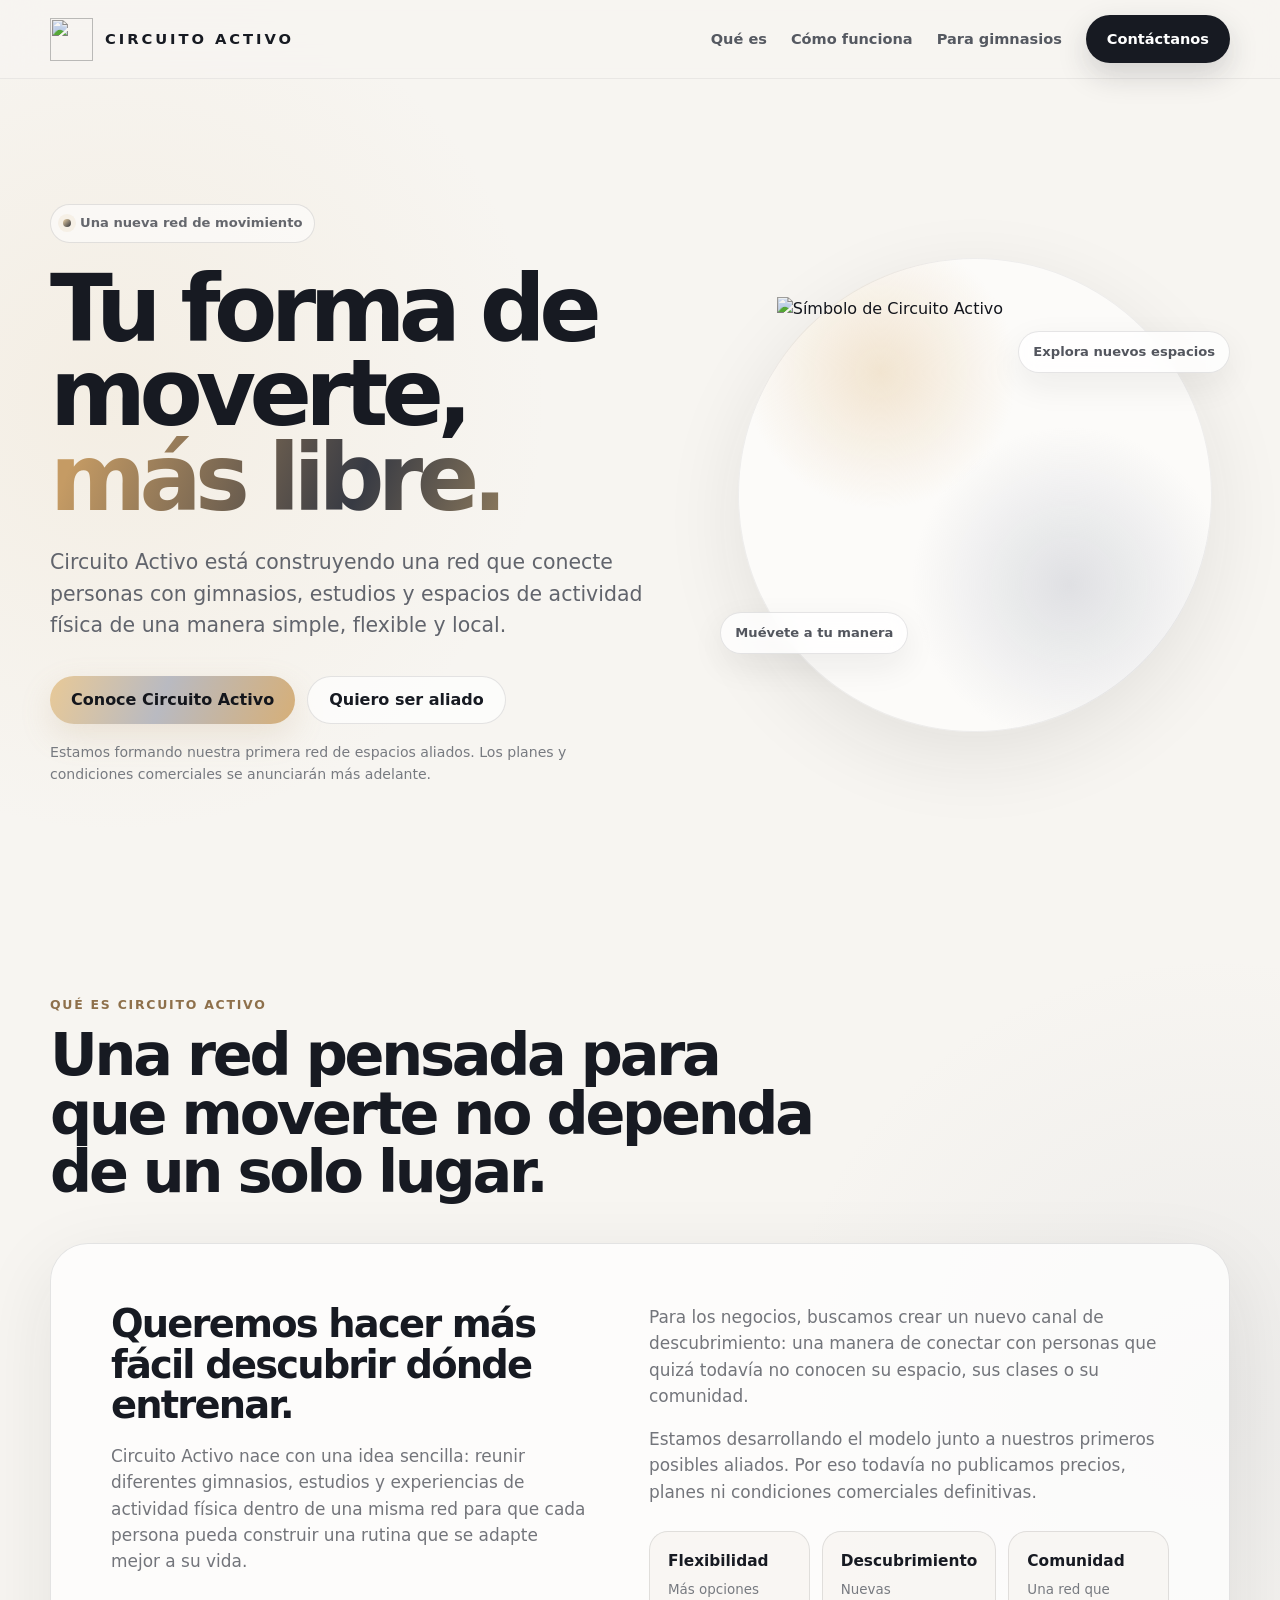
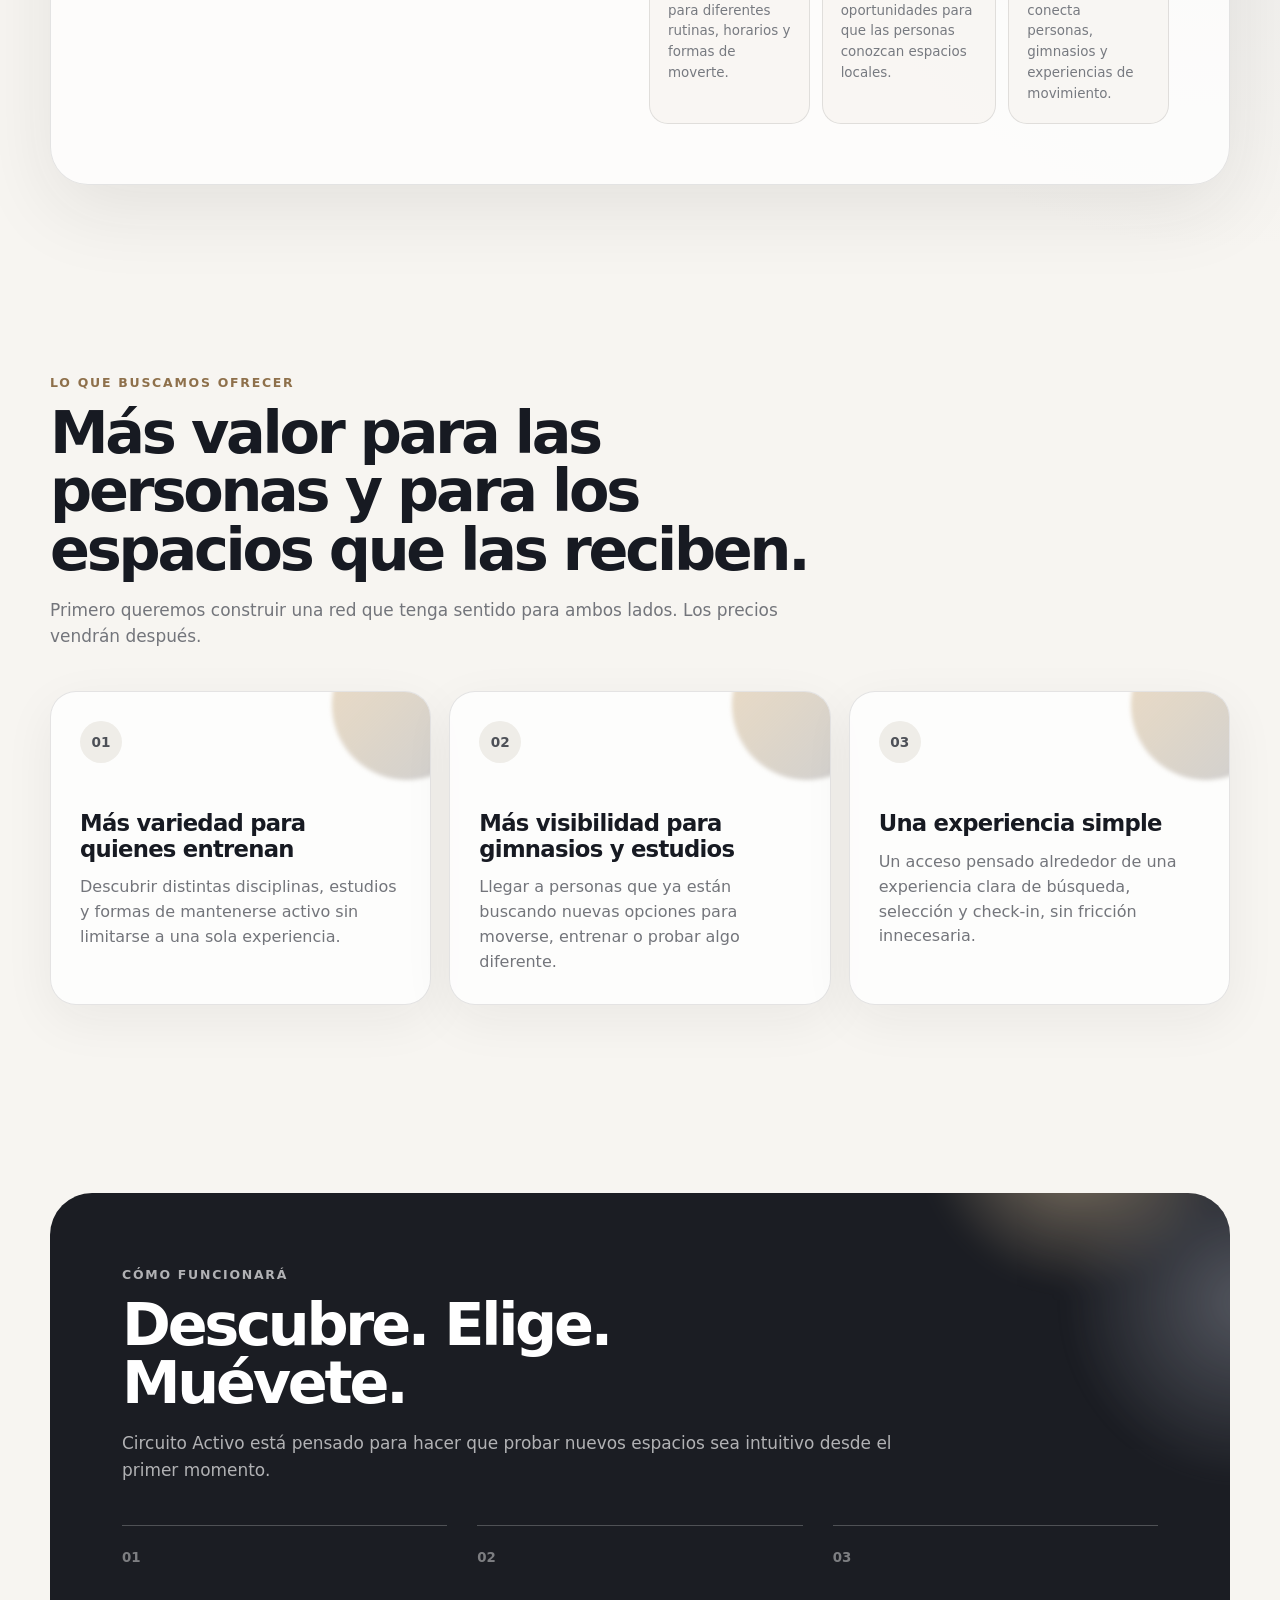
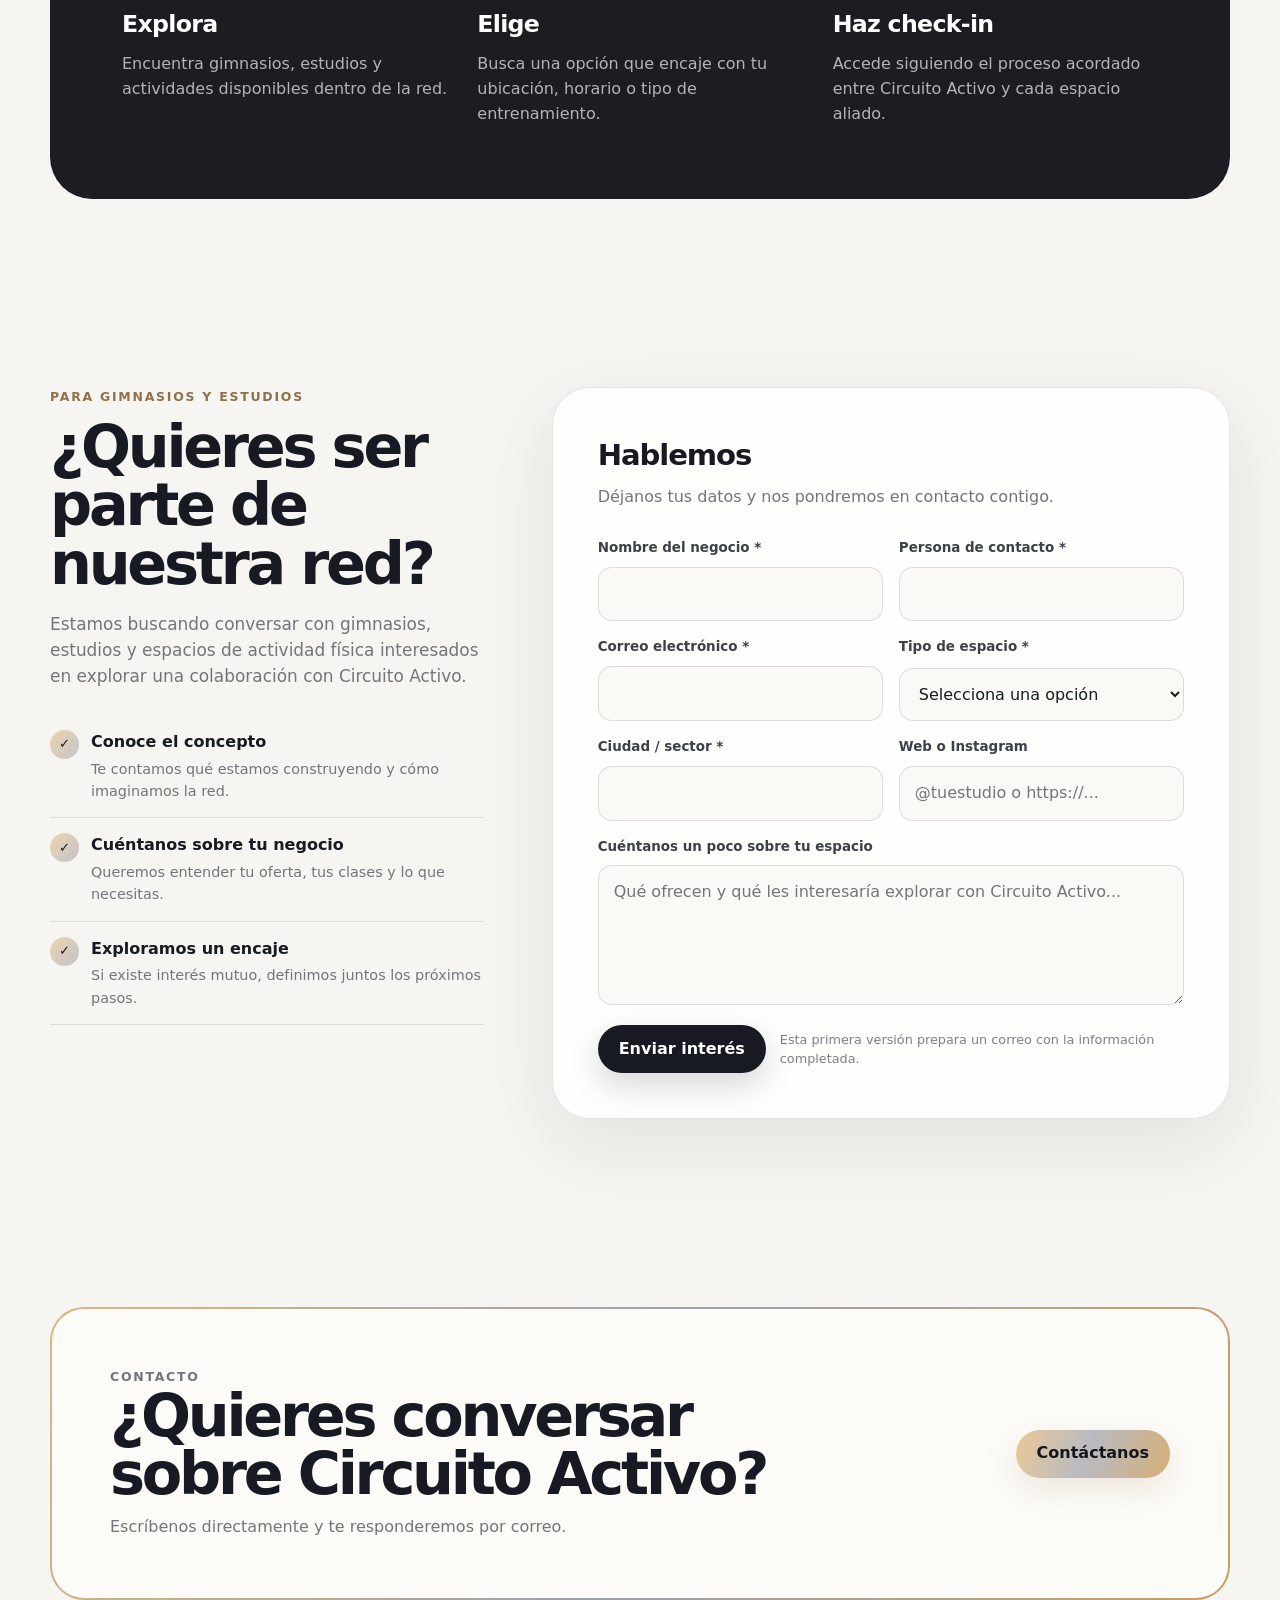
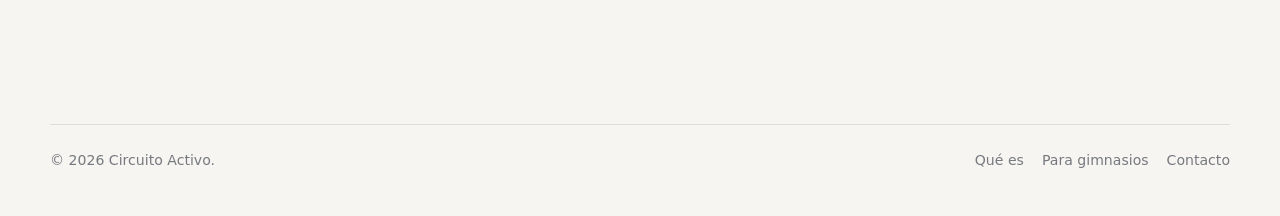
==== index.html @ 924f09fc "Create index.html" ====
<!doctype html>
<html lang="es">
<head>
  <meta charset="utf-8" />
  <meta name="viewport" content="width=device-width, initial-scale=1" />
  <meta name="theme-color" content="#F7F5F1" />

  <title>Circuito Activo | Muévete a tu manera</title>
  <meta
    name="description"
    content="Circuito Activo está construyendo una red que conecta personas con gimnasios, estudios y espacios de movimiento de forma flexible y simple."
  />

  <style>
    :root {
      --cream: #f7f5f1;
      --paper: #fcfbf8;
      --white: #ffffff;
      --ink: #171a22;
      --ink-soft: #2c3039;
      --muted: #73757b;
      --line: rgba(23, 26, 34, .11);
      --gold: #d3aa72;
      --gold-light: #ecd3a8;
      --silver: #aeb2bd;
      --charcoal: #2e313a;
      --shadow: 0 24px 80px rgba(31, 31, 35, .09);
      --radius-xl: 38px;
      --radius-lg: 26px;
      --max: 1180px;
    }

    * { box-sizing: border-box; }

    html {
      scroll-behavior: smooth;
      scroll-padding-top: 90px;
    }

    body {
      margin: 0;
      background:
        radial-gradient(circle at 9% 8%, rgba(226, 199, 155, .16), transparent 27rem),
        radial-gradient(circle at 95% 28%, rgba(168, 173, 186, .13), transparent 28rem),
        var(--cream);
      color: var(--ink);
      font-family:
        Inter, ui-sans-serif, system-ui, -apple-system, BlinkMacSystemFont,
        "Segoe UI", sans-serif;
      line-height: 1.55;
      -webkit-font-smoothing: antialiased;
    }

    a { color: inherit; text-decoration: none; }
    button, input, select, textarea { font: inherit; }

    .container {
      width: min(calc(100% - 40px), var(--max));
      margin-inline: auto;
    }

    /* HEADER */
    .site-header {
      position: sticky;
      top: 0;
      z-index: 100;
      background: rgba(247, 245, 241, .83);
      border-bottom: 1px solid rgba(23, 26, 34, .06);
      backdrop-filter: blur(18px);
    }

    .nav {
      min-height: 78px;
      display: flex;
      align-items: center;
      justify-content: space-between;
      gap: 26px;
    }

    .brand {
      display: inline-flex;
      align-items: center;
      gap: 12px;
      min-width: max-content;
    }

    .brand img {
      width: 43px;
      height: 43px;
      object-fit: contain;
      display: block;
      mix-blend-mode: multiply;
    }

    .brand-name {
      font-weight: 680;
      letter-spacing: .20em;
      text-transform: uppercase;
      font-size: .92rem;
      white-space: nowrap;
    }

    .nav-links {
      display: flex;
      align-items: center;
      gap: 24px;
      color: #555961;
      font-size: .91rem;
      font-weight: 650;
    }

    .nav-links > a:not(.btn):hover { color: var(--ink); }

    .btn {
      border: 0;
      border-radius: 999px;
      min-height: 48px;
      padding: 0 21px;
      display: inline-flex;
      align-items: center;
      justify-content: center;
      gap: 8px;
      cursor: pointer;
      font-weight: 760;
      transition: transform .18s ease, box-shadow .18s ease, background .18s ease;
    }

    .btn:hover { transform: translateY(-2px); }

    .btn-dark {
      background: var(--ink);
      color: white;
      box-shadow: 0 12px 30px rgba(23, 26, 34, .17);
    }

    .btn-light {
      background: rgba(255,255,255,.65);
      border: 1px solid var(--line);
      color: var(--ink);
    }

    .btn-gold {
      background: linear-gradient(110deg, #e8c997 0%, #b9bac1 46%, #d6af78 100%);
      color: #14161c;
      box-shadow: 0 12px 32px rgba(176, 143, 98, .18);
    }

    /* HERO */
    .hero {
      min-height: calc(100vh - 78px);
      display: flex;
      align-items: center;
      padding: 84px 0 74px;
      overflow: hidden;
    }

    .hero-grid {
      display: grid;
      grid-template-columns: minmax(0, 1.08fr) minmax(380px, .92fr);
      gap: 72px;
      align-items: center;
    }

    .eyebrow {
      display: inline-flex;
      align-items: center;
      gap: 9px;
      border: 1px solid var(--line);
      background: rgba(255,255,255,.53);
      border-radius: 999px;
      padding: 8px 12px;
      color: #65676d;
      font-size: .82rem;
      font-weight: 780;
      margin-bottom: 24px;
    }

    .eyebrow span {
      width: 8px;
      height: 8px;
      border-radius: 50%;
      background: linear-gradient(135deg, var(--gold-light), var(--charcoal));
      box-shadow: 0 0 0 5px rgba(211, 170, 114, .11);
    }

    h1, h2, h3, p { margin-top: 0; }

    h1 {
      margin-bottom: 26px;
      font-size: clamp(3.8rem, 7.2vw, 7.25rem);
      line-height: .92;
      letter-spacing: -.072em;
      max-width: 820px;
    }

    .hero-accent {
      display: block;
      color: transparent;
      background: linear-gradient(112deg, #c59b64 5%, #373a43 52%, #cba86f 96%);
      -webkit-background-clip: text;
      background-clip: text;
    }

    .hero-copy {
      max-width: 650px;
      margin-bottom: 34px;
      color: #61646c;
      font-size: clamp(1.08rem, 1.65vw, 1.28rem);
    }

    .hero-actions {
      display: flex;
      flex-wrap: wrap;
      gap: 12px;
    }

    .hero-note {
      margin: 18px 0 0;
      color: #777a80;
      font-size: .88rem;
    }

    .hero-logo-wrap {
      position: relative;
      min-height: 530px;
      display: grid;
      place-items: center;
    }

    .hero-logo-halo {
      position: absolute;
      width: min(37vw, 500px);
      aspect-ratio: 1;
      border-radius: 50%;
      background:
        radial-gradient(circle at 30% 24%, rgba(231, 204, 164, .48), transparent 28%),
        radial-gradient(circle at 70% 69%, rgba(170, 175, 187, .35), transparent 34%),
        rgba(255,255,255,.56);
      border: 1px solid rgba(23,26,34,.06);
      box-shadow: var(--shadow);
    }

    .hero-logo {
      position: relative;
      z-index: 2;
      width: min(31vw, 420px);
      aspect-ratio: 1;
      object-fit: contain;
      mix-blend-mode: multiply;
      filter: contrast(1.03);
    }

    .floating-label {
      position: absolute;
      z-index: 4;
      padding: 10px 14px;
      border-radius: 999px;
      background: rgba(255,255,255,.78);
      border: 1px solid var(--line);
      box-shadow: 0 12px 34px rgba(23,26,34,.07);
      color: #53565e;
      font-size: .82rem;
      font-weight: 750;
      backdrop-filter: blur(10px);
    }

    .label-one { top: 19%; right: 0; }
    .label-two { bottom: 20%; left: 0; }

    /* SECTIONS */
    section { padding: 94px 0; }

    .kicker {
      margin-bottom: 12px;
      color: #8e704b;
      text-transform: uppercase;
      letter-spacing: .14em;
      font-size: .78rem;
      font-weight: 850;
    }

    .section-heading {
      max-width: 780px;
      margin-bottom: 42px;
    }

    h2 {
      margin-bottom: 18px;
      font-size: clamp(2.35rem, 4.6vw, 4.65rem);
      line-height: .99;
      letter-spacing: -.055em;
    }

    .section-heading p:not(.kicker),
    .body-copy {
      color: var(--muted);
      font-size: 1.06rem;
    }

    /* ABOUT */
    .about-panel {
      display: grid;
      grid-template-columns: .96fr 1.04fr;
      gap: 58px;
      background: rgba(255,255,255,.73);
      border: 1px solid var(--line);
      border-radius: var(--radius-xl);
      padding: clamp(30px, 5vw, 60px);
      box-shadow: var(--shadow);
    }

    .about-panel h3 {
      margin-bottom: 18px;
      font-size: clamp(1.9rem, 3vw, 2.85rem);
      line-height: 1.05;
      letter-spacing: -.047em;
    }

    .about-panel .body-copy:last-child { margin-bottom: 0; }

    .pill-grid {
      display: grid;
      grid-template-columns: repeat(3, 1fr);
      gap: 12px;
      margin-top: 26px;
    }

    .pill-card {
      padding: 18px;
      border-radius: 19px;
      border: 1px solid var(--line);
      background: rgba(247,245,241,.75);
    }

    .pill-card strong {
      display: block;
      margin-bottom: 6px;
      font-size: .96rem;
    }

    .pill-card span {
      display: block;
      color: #777a80;
      font-size: .84rem;
    }

    /* VALUE */
    .value-grid {
      display: grid;
      grid-template-columns: repeat(3, 1fr);
      gap: 18px;
    }

    .value-card {
      min-height: 305px;
      padding: 29px;
      position: relative;
      overflow: hidden;
      border-radius: var(--radius-lg);
      background: rgba(255,255,255,.77);
      border: 1px solid var(--line);
      box-shadow: 0 15px 52px rgba(35,35,40,.06);
    }

    .value-card::after {
      content: "";
      position: absolute;
      width: 150px;
      aspect-ratio: 1;
      border-radius: 50%;
      top: -62px;
      right: -52px;
      background: linear-gradient(135deg, rgba(230,203,163,.64), rgba(62,65,75,.25));
      filter: blur(2px);
    }

    .number {
      width: 42px;
      height: 42px;
      display: grid;
      place-items: center;
      border-radius: 50%;
      background: #efede8;
      color: #4d5057;
      font-size: .85rem;
      font-weight: 850;
      margin-bottom: 48px;
    }

    .value-card h3 {
      font-size: 1.42rem;
      line-height: 1.12;
      letter-spacing: -.032em;
      margin-bottom: 13px;
    }

    .value-card p {
      color: var(--muted);
      margin-bottom: 0;
    }

    /* HOW */
    .dark-panel {
      position: relative;
      overflow: hidden;
      color: white;
      background: #1b1d23;
      border-radius: 42px;
      padding: clamp(36px, 6vw, 72px);
    }

    .dark-panel::before {
      content: "";
      position: absolute;
      width: 560px;
      aspect-ratio: 1;
      border-radius: 50%;
      right: -210px;
      top: -255px;
      background:
        radial-gradient(circle at 35% 35%, rgba(237,211,171,.94), transparent 30%),
        radial-gradient(circle at 65% 65%, rgba(155,159,171,.75), transparent 35%);
      filter: blur(10px);
      opacity: .58;
    }

    .dark-panel .kicker { color: #d7ba8c; }
    .dark-panel .section-heading p { color: rgba(255,255,255,.66); }

    .steps {
      position: relative;
      z-index: 2;
      display: grid;
      grid-template-columns: repeat(3, 1fr);
      gap: 30px;
    }

    .step {
      padding-top: 22px;
      border-top: 1px solid rgba(255,255,255,.23);
    }

    .step small {
      display: block;
      margin-bottom: 37px;
      color: rgba(255,255,255,.43);
      font-weight: 850;
    }

    .step h3 {
      margin-bottom: 10px;
      font-size: 1.48rem;
      letter-spacing: -.03em;
    }

    .step p {
      margin-bottom: 0;
      color: rgba(255,255,255,.67);
    }

    /* PARTNERS */
    .partner-layout {
      display: grid;
      grid-template-columns: .78fr 1.22fr;
      gap: 68px;
      align-items: start;
    }

    .partner-copy {
      position: sticky;
      top: 112px;
    }

    .partner-copy > p:not(.kicker) {
      color: var(--muted);
      font-size: 1.06rem;
    }

    .points {
      display: grid;
      gap: 0;
      margin-top: 25px;
    }

    .point {
      display: flex;
      gap: 12px;
      padding: 15px 0;
      border-bottom: 1px solid var(--line);
    }

    .point-icon {
      flex: 0 0 auto;
      width: 29px;
      height: 29px;
      display: grid;
      place-items: center;
      border-radius: 50%;
      background: linear-gradient(135deg, #edd4ae, #c2c4cb);
      font-size: .82rem;
      font-weight: 900;
    }

    .point strong {
      display: block;
      margin-bottom: 3px;
    }

    .point span {
      display: block;
      color: var(--muted);
      font-size: .9rem;
    }

    /* FORM */
    .form-card {
      background: rgba(255,255,255,.86);
      border: 1px solid var(--line);
      border-radius: var(--radius-xl);
      padding: clamp(25px, 4.5vw, 45px);
      box-shadow: var(--shadow);
    }

    .form-card h3 {
      font-size: 1.82rem;
      letter-spacing: -.037em;
      margin-bottom: 7px;
    }

    .form-card > p {
      color: var(--muted);
      margin-bottom: 28px;
    }

    .form-grid {
      display: grid;
      grid-template-columns: 1fr 1fr;
      gap: 16px;
    }

    .field {
      display: grid;
      gap: 8px;
    }

    .field.full { grid-column: 1 / -1; }

    label {
      font-size: .84rem;
      font-weight: 780;
      color: #3d4047;
    }

    input, select, textarea {
      width: 100%;
      border: 1px solid rgba(23,26,34,.13);
      border-radius: 14px;
      background: #faf9f6;
      color: var(--ink);
      padding: 14px 15px;
      outline: none;
      transition: border-color .16s ease, box-shadow .16s ease, background .16s ease;
    }

    input:focus, select:focus, textarea:focus {
      border-color: rgba(170,134,86,.65);
      background: #fff;
      box-shadow: 0 0 0 4px rgba(211,170,114,.11);
    }

    textarea {
      min-height: 140px;
      resize: vertical;
    }

    .form-footer {
      display: flex;
      flex-wrap: wrap;
      align-items: center;
      gap: 14px;
      margin-top: 20px;
    }

    .form-hint {
      color: #7d7f85;
      font-size: .8rem;
      max-width: 380px;
    }

    /* CONTACT */
    .contact-panel {
      display: flex;
      justify-content: space-between;
      align-items: center;
      gap: 28px;
      border-radius: 34px;
      padding: clamp(32px, 5vw, 58px);
      background:
        linear-gradient(var(--paper), var(--paper)) padding-box,
        linear-gradient(110deg, #d9b781, #9da1ac, #c89f67) border-box;
      border: 2px solid transparent;
    }

    .contact-panel h2 {
      max-width: 730px;
      margin-bottom: 12px;
    }

    .contact-panel p {
      margin-bottom: 0;
      color: var(--muted);
    }

    /* FOOTER */
    footer {
      padding: 30px 0 44px;
      color: #76797f;
      font-size: .88rem;
    }

    .footer-row {
      padding-top: 25px;
      border-top: 1px solid var(--line);
      display: flex;
      justify-content: space-between;
      gap: 20px;
      align-items: center;
    }

    .footer-links {
      display: flex;
      gap: 18px;
    }

    @media (max-width: 1000px) {
      .nav-links a:not(.btn) { display: none; }

      .hero-grid,
      .about-panel,
      .partner-layout {
        grid-template-columns: 1fr;
      }

      .hero-logo-wrap {
        min-height: 410px;
      }

      .hero-logo-halo { width: min(70vw, 460px); }
      .hero-logo { width: min(58vw, 390px); }

      .partner-copy { position: static; }

      .value-grid,
      .steps {
        grid-template-columns: 1fr;
      }

      .value-card { min-height: unset; }

      .pill-grid { grid-template-columns: 1fr; }
    }

    @media (max-width: 680px) {
      .container { width: min(calc(100% - 24px), var(--max)); }

      .nav { min-height: 68px; }
      .brand-name { font-size: .76rem; letter-spacing: .14em; }
      .brand img { width: 38px; height: 38px; }

      .nav-links .btn {
        min-height: 42px;
        padding-inline: 14px;
        font-size: .84rem;
      }

      .hero {
        min-height: auto;
        padding: 62px 0 48px;
      }

      h1 { font-size: clamp(3.35rem, 18vw, 5.15rem); }

      section { padding: 70px 0; }

      .hero-logo-wrap { min-height: 330px; }
      .floating-label { display: none; }

      .form-grid { grid-template-columns: 1fr; }
      .field.full { grid-column: auto; }

      .contact-panel {
        flex-direction: column;
        align-items: flex-start;
      }

      .footer-row {
        flex-direction: column;
        align-items: flex-start;
      }
    }
  </style>
</head>

<body>
  <header class="site-header">
    <div class="container nav">
      <a class="brand" href="#inicio" aria-label="Circuito Activo, inicio">
        <img src="./circuito-activo-logo.png" alt="" />
        <span class="brand-name">Circuito Activo</span>
      </a>

      <nav class="nav-links" aria-label="Navegación principal">
        <a href="#que-es">Qué es</a>
        <a href="#como-funciona">Cómo funciona</a>
        <a href="#aliados">Para gimnasios</a>
        <a class="btn btn-dark" href="mailto:amendez@circuitoactivo.com">Contáctanos</a>
      </nav>
    </div>
  </header>

  <main>
    <section class="hero" id="inicio">
      <div class="container hero-grid">
        <div>
          <div class="eyebrow">
            <span></span>
            Una nueva red de movimiento
          </div>

          <h1>
            Tu forma de moverte,
            <span class="hero-accent">más libre.</span>
          </h1>

          <p class="hero-copy">
            Circuito Activo está construyendo una red que conecte personas con
            gimnasios, estudios y espacios de actividad física de una manera
            simple, flexible y local.
          </p>

          <div class="hero-actions">
            <a class="btn btn-gold" href="#que-es">Conoce Circuito Activo</a>
            <a class="btn btn-light" href="#aliados">Quiero ser aliado</a>
          </div>

          <p class="hero-note">
            Estamos formando nuestra primera red de espacios aliados. Los planes y
            condiciones comerciales se anunciarán más adelante.
          </p>
        </div>

        <div class="hero-logo-wrap">
          <div class="hero-logo-halo"></div>
          <img
            class="hero-logo"
            src="./circuito-activo-logo.png"
            alt="Símbolo de Circuito Activo"
          />
          <div class="floating-label label-one">Explora nuevos espacios</div>
          <div class="floating-label label-two">Muévete a tu manera</div>
        </div>
      </div>
    </section>

    <section id="que-es">
      <div class="container">
        <div class="section-heading">
          <p class="kicker">Qué es Circuito Activo</p>
          <h2>Una red pensada para que moverte no dependa de un solo lugar.</h2>
        </div>

        <div class="about-panel">
          <div>
            <h3>
              Queremos hacer más fácil descubrir dónde entrenar.
            </h3>

            <p class="body-copy">
              Circuito Activo nace con una idea sencilla: reunir diferentes
              gimnasios, estudios y experiencias de actividad física dentro de una
              misma red para que cada persona pueda construir una rutina que se
              adapte mejor a su vida.
            </p>
          </div>

          <div>
            <p class="body-copy">
              Para los negocios, buscamos crear un nuevo canal de descubrimiento:
              una manera de conectar con personas que quizá todavía no conocen su
              espacio, sus clases o su comunidad.
            </p>

            <p class="body-copy">
              Estamos desarrollando el modelo junto a nuestros primeros posibles
              aliados. Por eso todavía no publicamos precios, planes ni condiciones
              comerciales definitivas.
            </p>

            <div class="pill-grid">
              <div class="pill-card">
                <strong>Flexibilidad</strong>
                <span>Más opciones para diferentes rutinas, horarios y formas de moverte.</span>
              </div>
              <div class="pill-card">
                <strong>Descubrimiento</strong>
                <span>Nuevas oportunidades para que las personas conozcan espacios locales.</span>
              </div>
              <div class="pill-card">
                <strong>Comunidad</strong>
                <span>Una red que conecta personas, gimnasios y experiencias de movimiento.</span>
              </div>
            </div>
          </div>
        </div>
      </div>
    </section>

    <section>
      <div class="container">
        <div class="section-heading">
          <p class="kicker">Lo que buscamos ofrecer</p>
          <h2>Más valor para las personas y para los espacios que las reciben.</h2>
          <p>
            Primero queremos construir una red que tenga sentido para ambos lados.
            Los precios vendrán después.
          </p>
        </div>

        <div class="value-grid">
          <article class="value-card">
            <div class="number">01</div>
            <h3>Más variedad para quienes entrenan</h3>
            <p>
              Descubrir distintas disciplinas, estudios y formas de mantenerse
              activo sin limitarse a una sola experiencia.
            </p>
          </article>

          <article class="value-card">
            <div class="number">02</div>
            <h3>Más visibilidad para gimnasios y estudios</h3>
            <p>
              Llegar a personas que ya están buscando nuevas opciones para moverse,
              entrenar o probar algo diferente.
            </p>
          </article>

          <article class="value-card">
            <div class="number">03</div>
            <h3>Una experiencia simple</h3>
            <p>
              Un acceso pensado alrededor de una experiencia clara de búsqueda,
              selección y check-in, sin fricción innecesaria.
            </p>
          </article>
        </div>
      </div>
    </section>

    <section id="como-funciona">
      <div class="container">
        <div class="dark-panel">
          <div class="section-heading">
            <p class="kicker">Cómo funcionará</p>
            <h2>Descubre. Elige. Muévete.</h2>
            <p>
              Circuito Activo está pensado para hacer que probar nuevos espacios
              sea intuitivo desde el primer momento.
            </p>
          </div>

          <div class="steps">
            <div class="step">
              <small>01</small>
              <h3>Explora</h3>
              <p>
                Encuentra gimnasios, estudios y actividades disponibles dentro de la red.
              </p>
            </div>

            <div class="step">
              <small>02</small>
              <h3>Elige</h3>
              <p>
                Busca una opción que encaje con tu ubicación, horario o tipo de entrenamiento.
              </p>
            </div>

            <div class="step">
              <small>03</small>
              <h3>Haz check-in</h3>
              <p>
                Accede siguiendo el proceso acordado entre Circuito Activo y cada espacio aliado.
              </p>
            </div>
          </div>
        </div>
      </div>
    </section>

    <section id="aliados">
      <div class="container partner-layout">
        <div class="partner-copy">
          <p class="kicker">Para gimnasios y estudios</p>
          <h2>¿Quieres ser parte de nuestra red?</h2>

          <p>
            Estamos buscando conversar con gimnasios, estudios y espacios de
            actividad física interesados en explorar una colaboración con Circuito Activo.
          </p>

          <div class="points">
            <div class="point">
              <div class="point-icon">✓</div>
              <div>
                <strong>Conoce el concepto</strong>
                <span>Te contamos qué estamos construyendo y cómo imaginamos la red.</span>
              </div>
            </div>

            <div class="point">
              <div class="point-icon">✓</div>
              <div>
                <strong>Cuéntanos sobre tu negocio</strong>
                <span>Queremos entender tu oferta, tus clases y lo que necesitas.</span>
              </div>
            </div>

            <div class="point">
              <div class="point-icon">✓</div>
              <div>
                <strong>Exploramos un encaje</strong>
                <span>Si existe interés mutuo, definimos juntos los próximos pasos.</span>
              </div>
            </div>
          </div>
        </div>

        <form class="form-card" id="partnerForm">
          <h3>Hablemos</h3>
          <p>Déjanos tus datos y nos pondremos en contacto contigo.</p>

          <div class="form-grid">
            <div class="field">
              <label for="business">Nombre del negocio *</label>
              <input id="business" name="business" type="text" required />
            </div>

            <div class="field">
              <label for="contact">Persona de contacto *</label>
              <input id="contact" name="contact" type="text" required />
            </div>

            <div class="field">
              <label for="email">Correo electrónico *</label>
              <input id="email" name="email" type="email" required />
            </div>

            <div class="field">
              <label for="type">Tipo de espacio *</label>
              <select id="type" name="type" required>
                <option value="">Selecciona una opción</option>
                <option>Gimnasio</option>
                <option>Estudio de Pilates o Yoga</option>
                <option>Entrenamiento funcional / Box</option>
                <option>Ciclismo / Indoor Cycling</option>
                <option>Danza</option>
                <option>Centro de bienestar</option>
                <option>Otro</option>
              </select>
            </div>

            <div class="field">
              <label for="location">Ciudad / sector *</label>
              <input id="location" name="location" type="text" required />
            </div>

            <div class="field">
              <label for="social">Web o Instagram</label>
              <input id="social" name="social" type="text" placeholder="@tuestudio o https://..." />
            </div>

            <div class="field full">
              <label for="message">Cuéntanos un poco sobre tu espacio</label>
              <textarea
                id="message"
                name="message"
                placeholder="Qué ofrecen y qué les interesaría explorar con Circuito Activo..."
              ></textarea>
            </div>
          </div>

          <div class="form-footer">
            <button class="btn btn-dark" type="submit">Enviar interés</button>
            <span class="form-hint">
              Esta primera versión prepara un correo con la información completada.
            </span>
          </div>
        </form>
      </div>
    </section>

    <section id="contacto">
      <div class="container">
        <div class="contact-panel">
          <div>
            <p class="kicker">Contacto</p>
            <h2>¿Quieres conversar sobre Circuito Activo?</h2>
            <p>Escríbenos directamente y te responderemos por correo.</p>
          </div>

          <a class="btn btn-gold" href="mailto:amendez@circuitoactivo.com">
            Contáctanos
          </a>
        </div>
      </div>
    </section>
  </main>

  <footer>
    <div class="container footer-row">
      <div>© <span id="year"></span> Circuito Activo.</div>
      <div class="footer-links">
        <a href="#que-es">Qué es</a>
        <a href="#aliados">Para gimnasios</a>
        <a href="mailto:amendez@circuitoactivo.com">Contacto</a>
      </div>
    </div>
  </footer>

  <script>
    const CONTACT_EMAIL = "amendez@circuitoactivo.com";

    document.getElementById("year").textContent = new Date().getFullYear();

    document.getElementById("partnerForm").addEventListener("submit", function (event) {
      event.preventDefault();

      const form = new FormData(event.currentTarget);

      const business = form.get("business") || "";
      const contact = form.get("contact") || "";
      const email = form.get("email") || "";
      const type = form.get("type") || "";
      const location = form.get("location") || "";
      const social = form.get("social") || "";
      const message = form.get("message") || "";

      const subject = `Interés en ser parte de Circuito Activo — ${business}`;

      const body = [
        "Hola Circuito Activo,",
        "",
        "Nos interesa conocer más sobre la red.",
        "",
        `Negocio: ${business}`,
        `Persona de contacto: ${contact}`,
        `Correo: ${email}`,
        `Tipo de espacio: ${type}`,
        `Ciudad / sector: ${location}`,
        `Web o Instagram: ${social || "No indicado"}`,
        "",
        "Información adicional:",
        message || "No se añadió información adicional.",
        "",
        "Saludos,"
      ].join("\n");

      window.location.href =
        `mailto:${CONTACT_EMAIL}?subject=${encodeURIComponent(subject)}&body=${encodeURIComponent(body)}`;
    });
  </script>
</body>
</html>
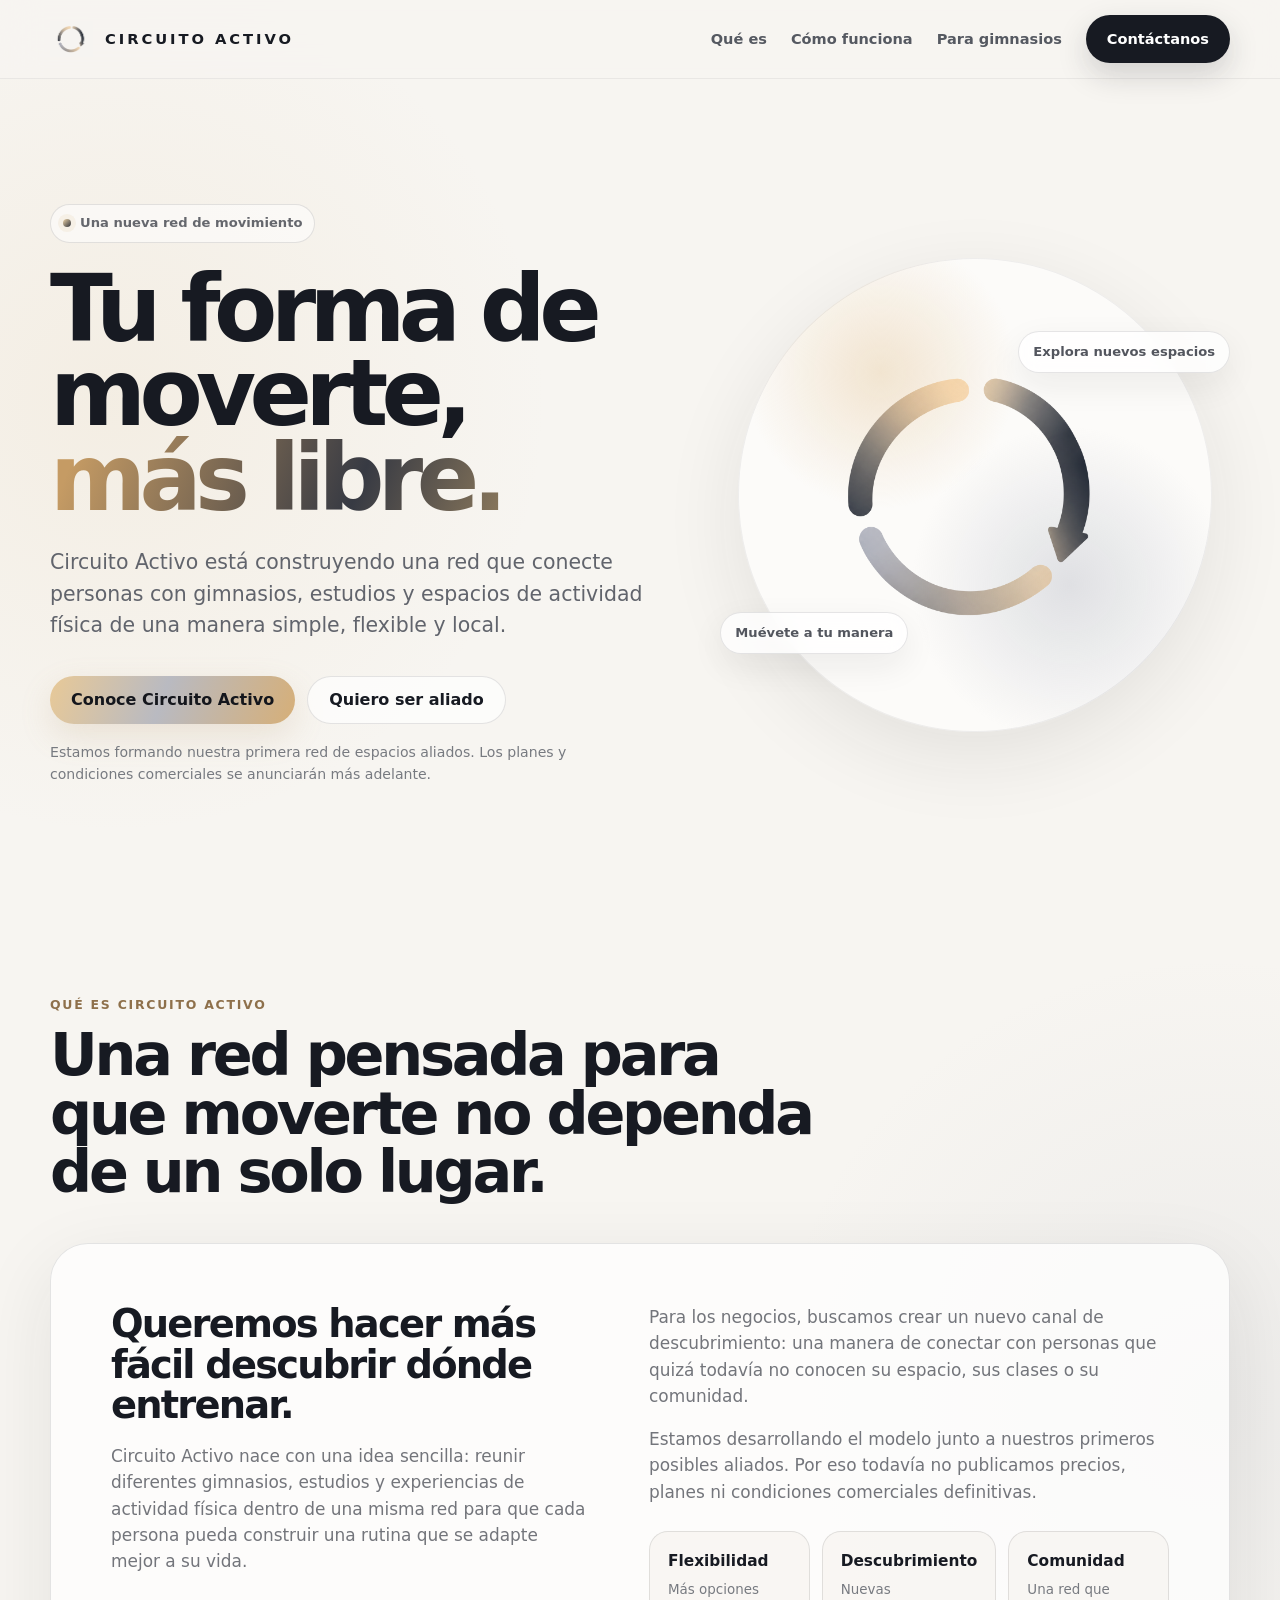
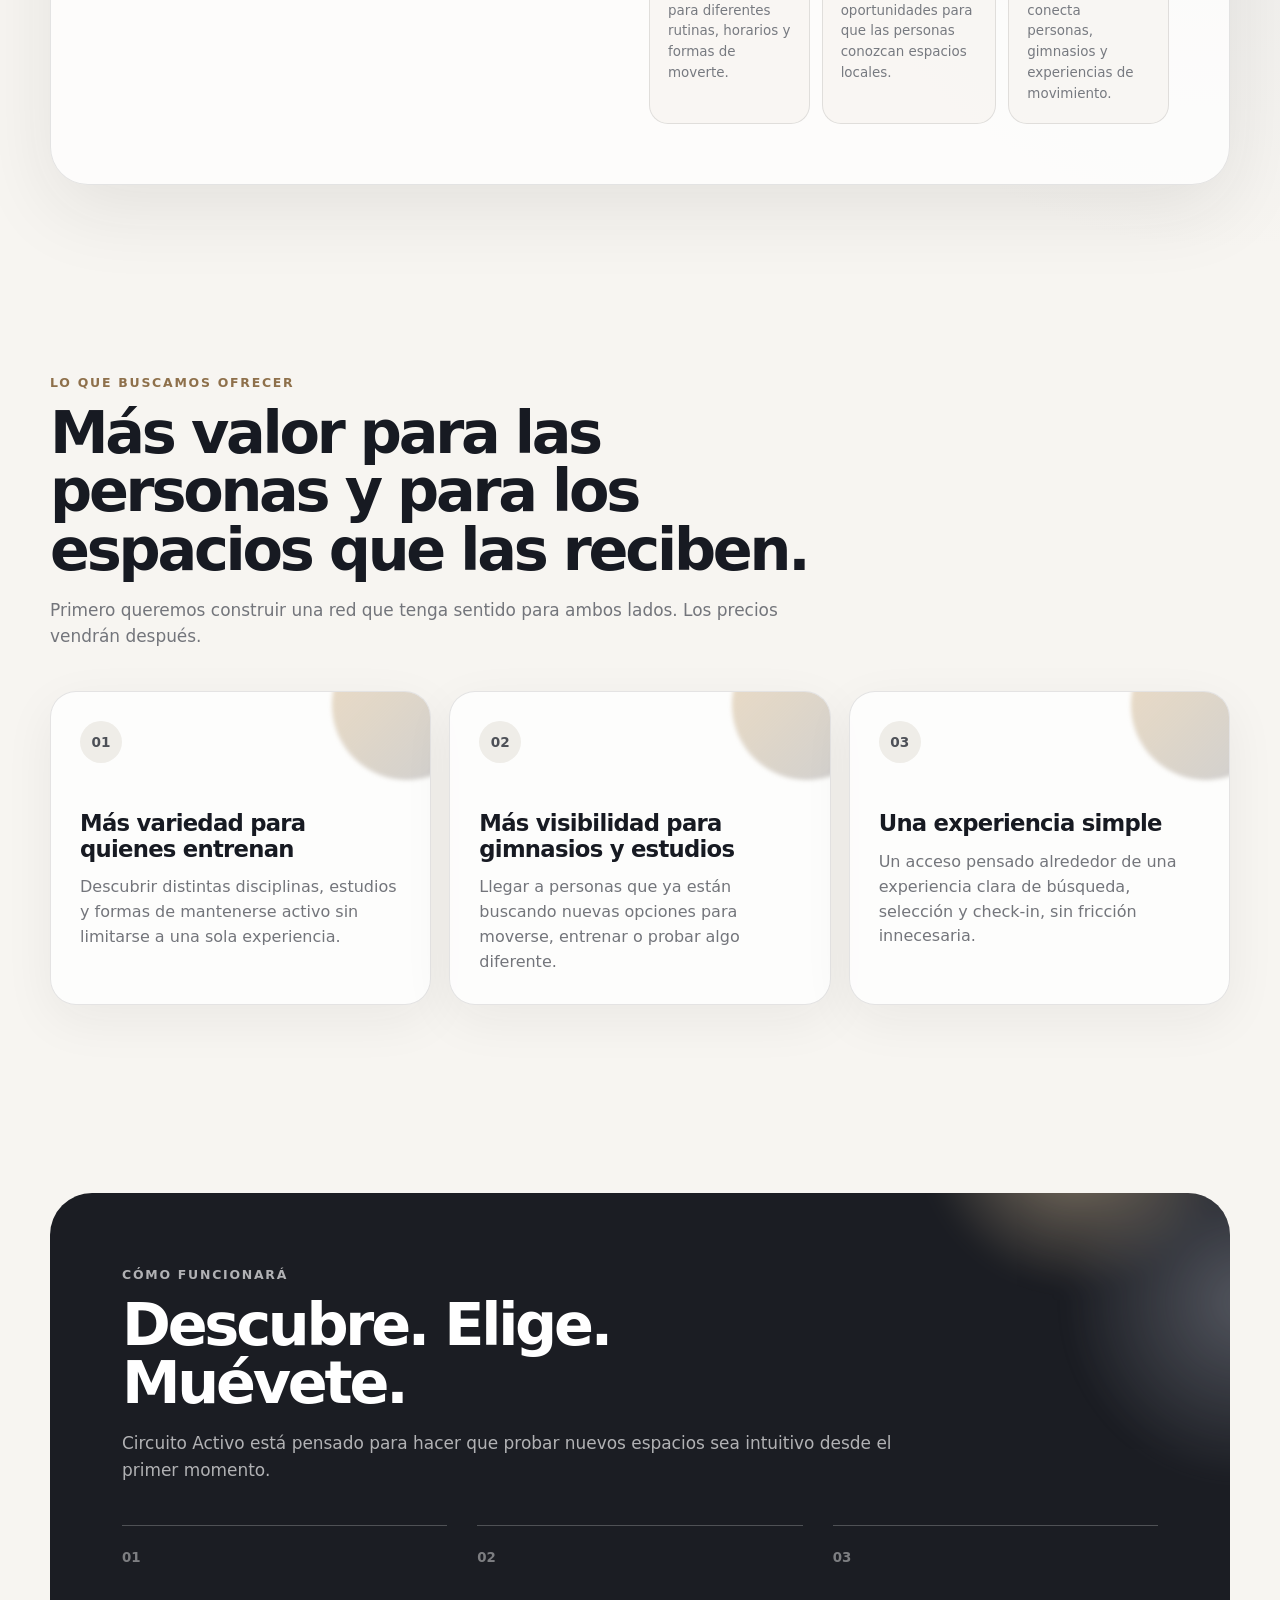
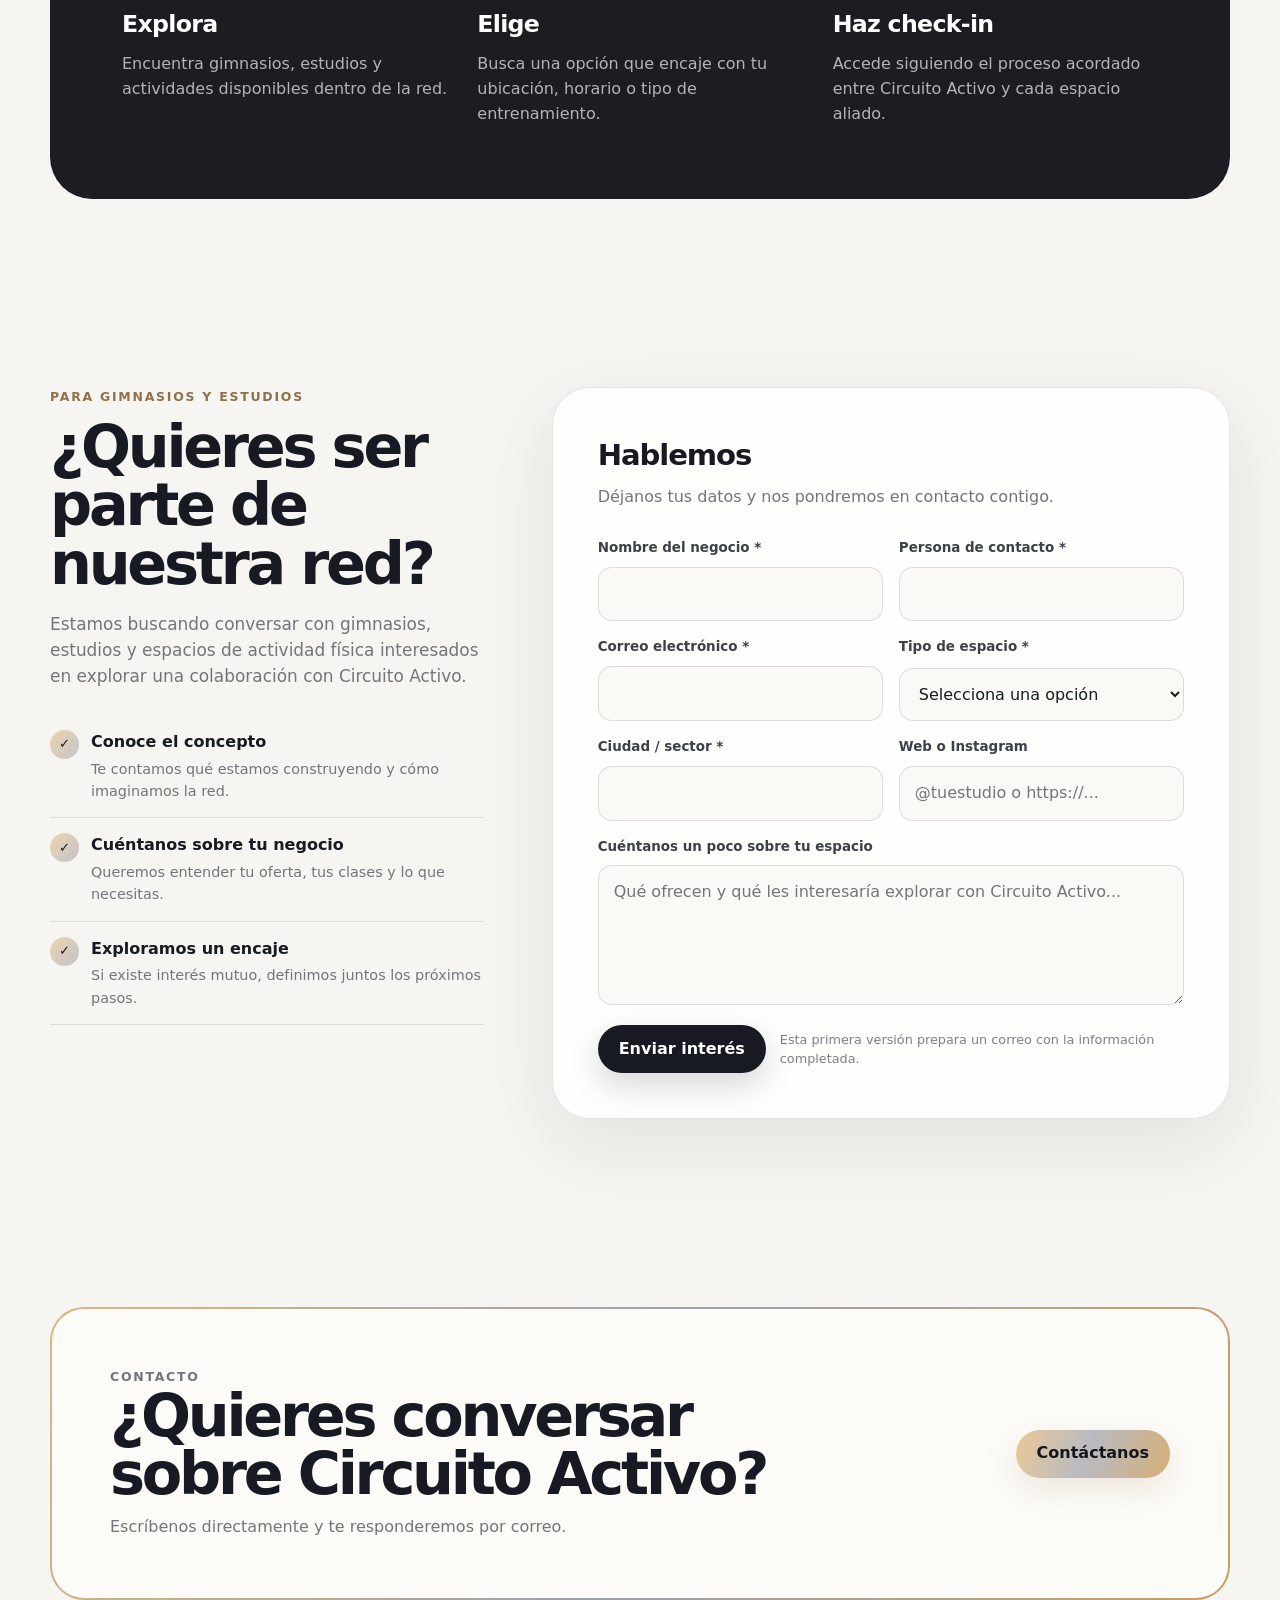
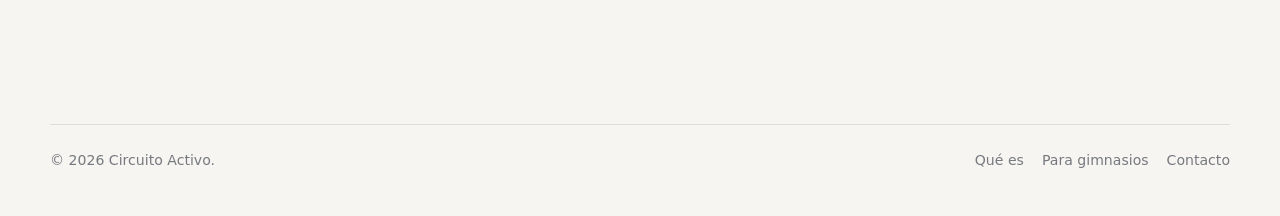
==== commit b5096469: "Update index.html" ====
--- a/index.html
+++ b/index.html
@@ -1072,3 +1072,4 @@
   </script>
 </body>
 </html>
+<!-- rebuild -->
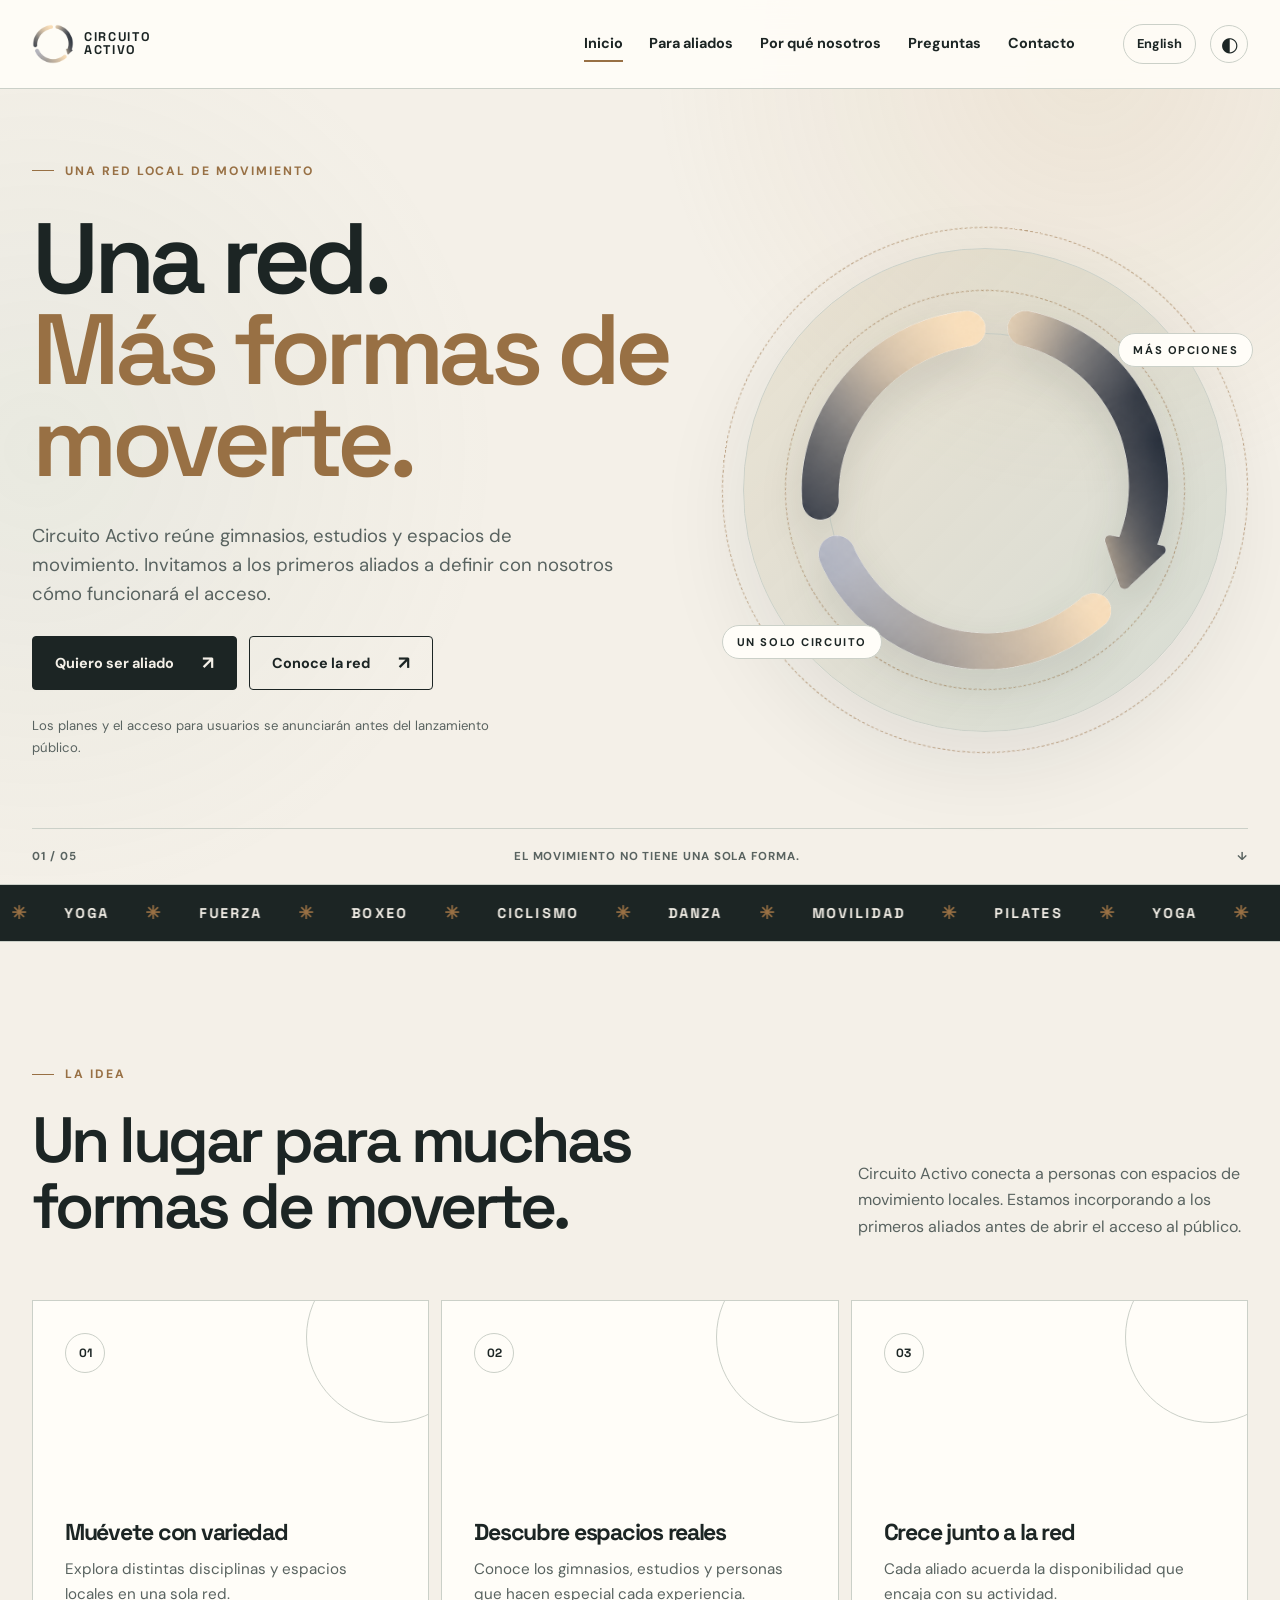
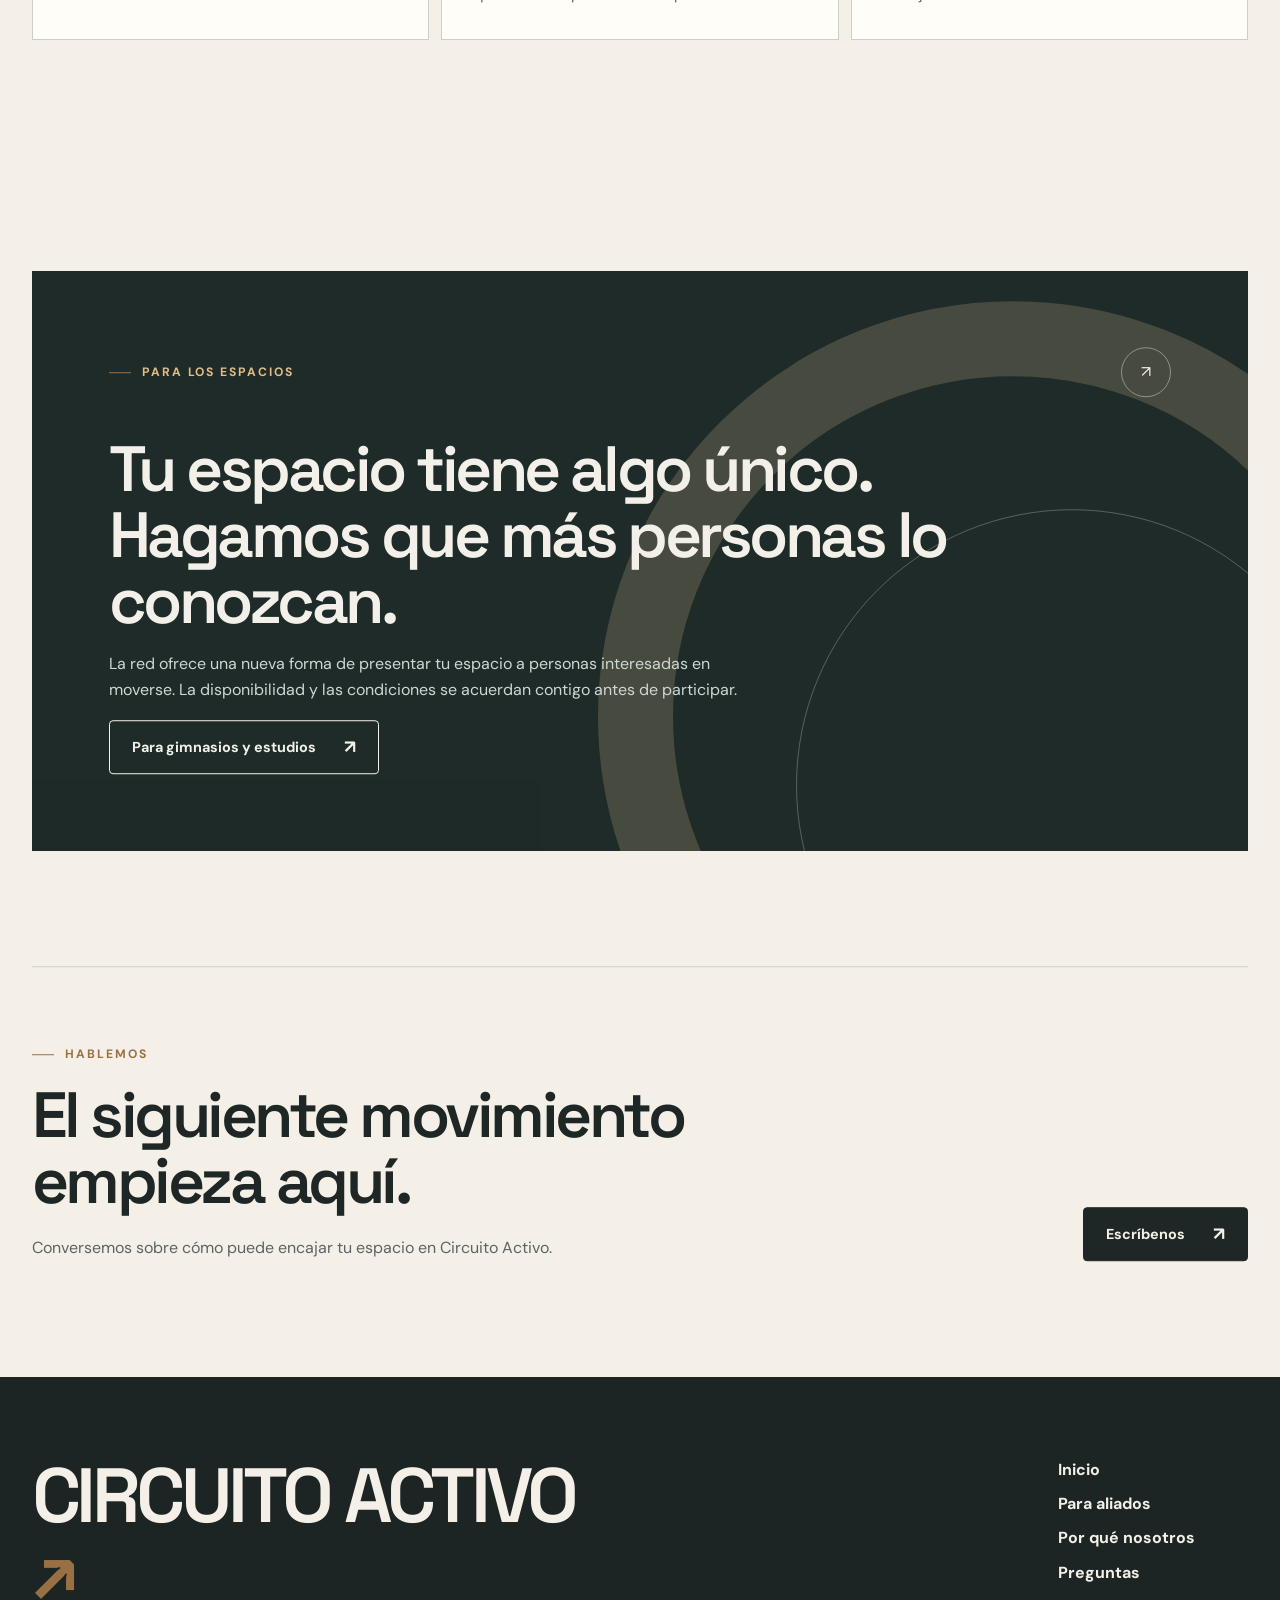
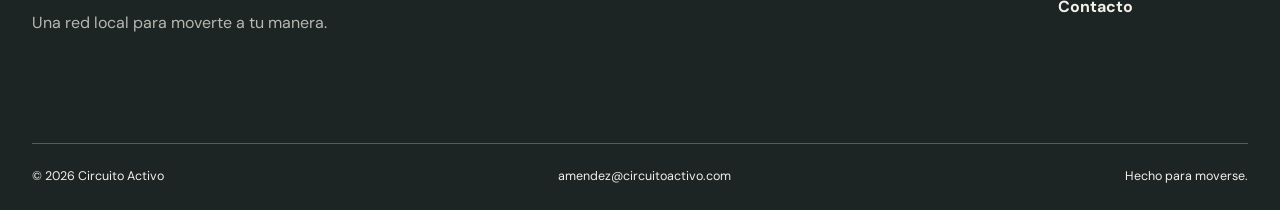
==== commit 0dc9896b: "Build bilingual Circuito Activo site preview" ====
--- a/index.html
+++ b/index.html
@@ -1,1075 +1 @@
-<!doctype html>
-<html lang="es">
-<head>
-  <meta charset="utf-8" />
-  <meta name="viewport" content="width=device-width, initial-scale=1" />
-  <meta name="theme-color" content="#F7F5F1" />
-
-  <title>Circuito Activo | Muévete a tu manera</title>
-  <meta
-    name="description"
-    content="Circuito Activo está construyendo una red que conecta personas con gimnasios, estudios y espacios de movimiento de forma flexible y simple."
-  />
-
-  <style>
-    :root {
-      --cream: #f7f5f1;
-      --paper: #fcfbf8;
-      --white: #ffffff;
-      --ink: #171a22;
-      --ink-soft: #2c3039;
-      --muted: #73757b;
-      --line: rgba(23, 26, 34, .11);
-      --gold: #d3aa72;
-      --gold-light: #ecd3a8;
-      --silver: #aeb2bd;
-      --charcoal: #2e313a;
-      --shadow: 0 24px 80px rgba(31, 31, 35, .09);
-      --radius-xl: 38px;
-      --radius-lg: 26px;
-      --max: 1180px;
-    }
-
-    * { box-sizing: border-box; }
-
-    html {
-      scroll-behavior: smooth;
-      scroll-padding-top: 90px;
-    }
-
-    body {
-      margin: 0;
-      background:
-        radial-gradient(circle at 9% 8%, rgba(226, 199, 155, .16), transparent 27rem),
-        radial-gradient(circle at 95% 28%, rgba(168, 173, 186, .13), transparent 28rem),
-        var(--cream);
-      color: var(--ink);
-      font-family:
-        Inter, ui-sans-serif, system-ui, -apple-system, BlinkMacSystemFont,
-        "Segoe UI", sans-serif;
-      line-height: 1.55;
-      -webkit-font-smoothing: antialiased;
-    }
-
-    a { color: inherit; text-decoration: none; }
-    button, input, select, textarea { font: inherit; }
-
-    .container {
-      width: min(calc(100% - 40px), var(--max));
-      margin-inline: auto;
-    }
-
-    /* HEADER */
-    .site-header {
-      position: sticky;
-      top: 0;
-      z-index: 100;
-      background: rgba(247, 245, 241, .83);
-      border-bottom: 1px solid rgba(23, 26, 34, .06);
-      backdrop-filter: blur(18px);
-    }
-
-    .nav {
-      min-height: 78px;
-      display: flex;
-      align-items: center;
-      justify-content: space-between;
-      gap: 26px;
-    }
-
-    .brand {
-      display: inline-flex;
-      align-items: center;
-      gap: 12px;
-      min-width: max-content;
-    }
-
-    .brand img {
-      width: 43px;
-      height: 43px;
-      object-fit: contain;
-      display: block;
-      mix-blend-mode: multiply;
-    }
-
-    .brand-name {
-      font-weight: 680;
-      letter-spacing: .20em;
-      text-transform: uppercase;
-      font-size: .92rem;
-      white-space: nowrap;
-    }
-
-    .nav-links {
-      display: flex;
-      align-items: center;
-      gap: 24px;
-      color: #555961;
-      font-size: .91rem;
-      font-weight: 650;
-    }
-
-    .nav-links > a:not(.btn):hover { color: var(--ink); }
-
-    .btn {
-      border: 0;
-      border-radius: 999px;
-      min-height: 48px;
-      padding: 0 21px;
-      display: inline-flex;
-      align-items: center;
-      justify-content: center;
-      gap: 8px;
-      cursor: pointer;
-      font-weight: 760;
-      transition: transform .18s ease, box-shadow .18s ease, background .18s ease;
-    }
-
-    .btn:hover { transform: translateY(-2px); }
-
-    .btn-dark {
-      background: var(--ink);
-      color: white;
-      box-shadow: 0 12px 30px rgba(23, 26, 34, .17);
-    }
-
-    .btn-light {
-      background: rgba(255,255,255,.65);
-      border: 1px solid var(--line);
-      color: var(--ink);
-    }
-
-    .btn-gold {
-      background: linear-gradient(110deg, #e8c997 0%, #b9bac1 46%, #d6af78 100%);
-      color: #14161c;
-      box-shadow: 0 12px 32px rgba(176, 143, 98, .18);
-    }
-
-    /* HERO */
-    .hero {
-      min-height: calc(100vh - 78px);
-      display: flex;
-      align-items: center;
-      padding: 84px 0 74px;
-      overflow: hidden;
-    }
-
-    .hero-grid {
-      display: grid;
-      grid-template-columns: minmax(0, 1.08fr) minmax(380px, .92fr);
-      gap: 72px;
-      align-items: center;
-    }
-
-    .eyebrow {
-      display: inline-flex;
-      align-items: center;
-      gap: 9px;
-      border: 1px solid var(--line);
-      background: rgba(255,255,255,.53);
-      border-radius: 999px;
-      padding: 8px 12px;
-      color: #65676d;
-      font-size: .82rem;
-      font-weight: 780;
-      margin-bottom: 24px;
-    }
-
-    .eyebrow span {
-      width: 8px;
-      height: 8px;
-      border-radius: 50%;
-      background: linear-gradient(135deg, var(--gold-light), var(--charcoal));
-      box-shadow: 0 0 0 5px rgba(211, 170, 114, .11);
-    }
-
-    h1, h2, h3, p { margin-top: 0; }
-
-    h1 {
-      margin-bottom: 26px;
-      font-size: clamp(3.8rem, 7.2vw, 7.25rem);
-      line-height: .92;
-      letter-spacing: -.072em;
-      max-width: 820px;
-    }
-
-    .hero-accent {
-      display: block;
-      color: transparent;
-      background: linear-gradient(112deg, #c59b64 5%, #373a43 52%, #cba86f 96%);
-      -webkit-background-clip: text;
-      background-clip: text;
-    }
-
-    .hero-copy {
-      max-width: 650px;
-      margin-bottom: 34px;
-      color: #61646c;
-      font-size: clamp(1.08rem, 1.65vw, 1.28rem);
-    }
-
-    .hero-actions {
-      display: flex;
-      flex-wrap: wrap;
-      gap: 12px;
-    }
-
-    .hero-note {
-      margin: 18px 0 0;
-      color: #777a80;
-      font-size: .88rem;
-    }
-
-    .hero-logo-wrap {
-      position: relative;
-      min-height: 530px;
-      display: grid;
-      place-items: center;
-    }
-
-    .hero-logo-halo {
-      position: absolute;
-      width: min(37vw, 500px);
-      aspect-ratio: 1;
-      border-radius: 50%;
-      background:
-        radial-gradient(circle at 30% 24%, rgba(231, 204, 164, .48), transparent 28%),
-        radial-gradient(circle at 70% 69%, rgba(170, 175, 187, .35), transparent 34%),
-        rgba(255,255,255,.56);
-      border: 1px solid rgba(23,26,34,.06);
-      box-shadow: var(--shadow);
-    }
-
-    .hero-logo {
-      position: relative;
-      z-index: 2;
-      width: min(31vw, 420px);
-      aspect-ratio: 1;
-      object-fit: contain;
-      mix-blend-mode: multiply;
-      filter: contrast(1.03);
-    }
-
-    .floating-label {
-      position: absolute;
-      z-index: 4;
-      padding: 10px 14px;
-      border-radius: 999px;
-      background: rgba(255,255,255,.78);
-      border: 1px solid var(--line);
-      box-shadow: 0 12px 34px rgba(23,26,34,.07);
-      color: #53565e;
-      font-size: .82rem;
-      font-weight: 750;
-      backdrop-filter: blur(10px);
-    }
-
-    .label-one { top: 19%; right: 0; }
-    .label-two { bottom: 20%; left: 0; }
-
-    /* SECTIONS */
-    section { padding: 94px 0; }
-
-    .kicker {
-      margin-bottom: 12px;
-      color: #8e704b;
-      text-transform: uppercase;
-      letter-spacing: .14em;
-      font-size: .78rem;
-      font-weight: 850;
-    }
-
-    .section-heading {
-      max-width: 780px;
-      margin-bottom: 42px;
-    }
-
-    h2 {
-      margin-bottom: 18px;
-      font-size: clamp(2.35rem, 4.6vw, 4.65rem);
-      line-height: .99;
-      letter-spacing: -.055em;
-    }
-
-    .section-heading p:not(.kicker),
-    .body-copy {
-      color: var(--muted);
-      font-size: 1.06rem;
-    }
-
-    /* ABOUT */
-    .about-panel {
-      display: grid;
-      grid-template-columns: .96fr 1.04fr;
-      gap: 58px;
-      background: rgba(255,255,255,.73);
-      border: 1px solid var(--line);
-      border-radius: var(--radius-xl);
-      padding: clamp(30px, 5vw, 60px);
-      box-shadow: var(--shadow);
-    }
-
-    .about-panel h3 {
-      margin-bottom: 18px;
-      font-size: clamp(1.9rem, 3vw, 2.85rem);
-      line-height: 1.05;
-      letter-spacing: -.047em;
-    }
-
-    .about-panel .body-copy:last-child { margin-bottom: 0; }
-
-    .pill-grid {
-      display: grid;
-      grid-template-columns: repeat(3, 1fr);
-      gap: 12px;
-      margin-top: 26px;
-    }
-
-    .pill-card {
-      padding: 18px;
-      border-radius: 19px;
-      border: 1px solid var(--line);
-      background: rgba(247,245,241,.75);
-    }
-
-    .pill-card strong {
-      display: block;
-      margin-bottom: 6px;
-      font-size: .96rem;
-    }
-
-    .pill-card span {
-      display: block;
-      color: #777a80;
-      font-size: .84rem;
-    }
-
-    /* VALUE */
-    .value-grid {
-      display: grid;
-      grid-template-columns: repeat(3, 1fr);
-      gap: 18px;
-    }
-
-    .value-card {
-      min-height: 305px;
-      padding: 29px;
-      position: relative;
-      overflow: hidden;
-      border-radius: var(--radius-lg);
-      background: rgba(255,255,255,.77);
-      border: 1px solid var(--line);
-      box-shadow: 0 15px 52px rgba(35,35,40,.06);
-    }
-
-    .value-card::after {
-      content: "";
-      position: absolute;
-      width: 150px;
-      aspect-ratio: 1;
-      border-radius: 50%;
-      top: -62px;
-      right: -52px;
-      background: linear-gradient(135deg, rgba(230,203,163,.64), rgba(62,65,75,.25));
-      filter: blur(2px);
-    }
-
-    .number {
-      width: 42px;
-      height: 42px;
-      display: grid;
-      place-items: center;
-      border-radius: 50%;
-      background: #efede8;
-      color: #4d5057;
-      font-size: .85rem;
-      font-weight: 850;
-      margin-bottom: 48px;
-    }
-
-    .value-card h3 {
-      font-size: 1.42rem;
-      line-height: 1.12;
-      letter-spacing: -.032em;
-      margin-bottom: 13px;
-    }
-
-    .value-card p {
-      color: var(--muted);
-      margin-bottom: 0;
-    }
-
-    /* HOW */
-    .dark-panel {
-      position: relative;
-      overflow: hidden;
-      color: white;
-      background: #1b1d23;
-      border-radius: 42px;
-      padding: clamp(36px, 6vw, 72px);
-    }
-
-    .dark-panel::before {
-      content: "";
-      position: absolute;
-      width: 560px;
-      aspect-ratio: 1;
-      border-radius: 50%;
-      right: -210px;
-      top: -255px;
-      background:
-        radial-gradient(circle at 35% 35%, rgba(237,211,171,.94), transparent 30%),
-        radial-gradient(circle at 65% 65%, rgba(155,159,171,.75), transparent 35%);
-      filter: blur(10px);
-      opacity: .58;
-    }
-
-    .dark-panel .kicker { color: #d7ba8c; }
-    .dark-panel .section-heading p { color: rgba(255,255,255,.66); }
-
-    .steps {
-      position: relative;
-      z-index: 2;
-      display: grid;
-      grid-template-columns: repeat(3, 1fr);
-      gap: 30px;
-    }
-
-    .step {
-      padding-top: 22px;
-      border-top: 1px solid rgba(255,255,255,.23);
-    }
-
-    .step small {
-      display: block;
-      margin-bottom: 37px;
-      color: rgba(255,255,255,.43);
-      font-weight: 850;
-    }
-
-    .step h3 {
-      margin-bottom: 10px;
-      font-size: 1.48rem;
-      letter-spacing: -.03em;
-    }
-
-    .step p {
-      margin-bottom: 0;
-      color: rgba(255,255,255,.67);
-    }
-
-    /* PARTNERS */
-    .partner-layout {
-      display: grid;
-      grid-template-columns: .78fr 1.22fr;
-      gap: 68px;
-      align-items: start;
-    }
-
-    .partner-copy {
-      position: sticky;
-      top: 112px;
-    }
-
-    .partner-copy > p:not(.kicker) {
-      color: var(--muted);
-      font-size: 1.06rem;
-    }
-
-    .points {
-      display: grid;
-      gap: 0;
-      margin-top: 25px;
-    }
-
-    .point {
-      display: flex;
-      gap: 12px;
-      padding: 15px 0;
-      border-bottom: 1px solid var(--line);
-    }
-
-    .point-icon {
-      flex: 0 0 auto;
-      width: 29px;
-      height: 29px;
-      display: grid;
-      place-items: center;
-      border-radius: 50%;
-      background: linear-gradient(135deg, #edd4ae, #c2c4cb);
-      font-size: .82rem;
-      font-weight: 900;
-    }
-
-    .point strong {
-      display: block;
-      margin-bottom: 3px;
-    }
-
-    .point span {
-      display: block;
-      color: var(--muted);
-      font-size: .9rem;
-    }
-
-    /* FORM */
-    .form-card {
-      background: rgba(255,255,255,.86);
-      border: 1px solid var(--line);
-      border-radius: var(--radius-xl);
-      padding: clamp(25px, 4.5vw, 45px);
-      box-shadow: var(--shadow);
-    }
-
-    .form-card h3 {
-      font-size: 1.82rem;
-      letter-spacing: -.037em;
-      margin-bottom: 7px;
-    }
-
-    .form-card > p {
-      color: var(--muted);
-      margin-bottom: 28px;
-    }
-
-    .form-grid {
-      display: grid;
-      grid-template-columns: 1fr 1fr;
-      gap: 16px;
-    }
-
-    .field {
-      display: grid;
-      gap: 8px;
-    }
-
-    .field.full { grid-column: 1 / -1; }
-
-    label {
-      font-size: .84rem;
-      font-weight: 780;
-      color: #3d4047;
-    }
-
-    input, select, textarea {
-      width: 100%;
-      border: 1px solid rgba(23,26,34,.13);
-      border-radius: 14px;
-      background: #faf9f6;
-      color: var(--ink);
-      padding: 14px 15px;
-      outline: none;
-      transition: border-color .16s ease, box-shadow .16s ease, background .16s ease;
-    }
-
-    input:focus, select:focus, textarea:focus {
-      border-color: rgba(170,134,86,.65);
-      background: #fff;
-      box-shadow: 0 0 0 4px rgba(211,170,114,.11);
-    }
-
-    textarea {
-      min-height: 140px;
-      resize: vertical;
-    }
-
-    .form-footer {
-      display: flex;
-      flex-wrap: wrap;
-      align-items: center;
-      gap: 14px;
-      margin-top: 20px;
-    }
-
-    .form-hint {
-      color: #7d7f85;
-      font-size: .8rem;
-      max-width: 380px;
-    }
-
-    /* CONTACT */
-    .contact-panel {
-      display: flex;
-      justify-content: space-between;
-      align-items: center;
-      gap: 28px;
-      border-radius: 34px;
-      padding: clamp(32px, 5vw, 58px);
-      background:
-        linear-gradient(var(--paper), var(--paper)) padding-box,
-        linear-gradient(110deg, #d9b781, #9da1ac, #c89f67) border-box;
-      border: 2px solid transparent;
-    }
-
-    .contact-panel h2 {
-      max-width: 730px;
-      margin-bottom: 12px;
-    }
-
-    .contact-panel p {
-      margin-bottom: 0;
-      color: var(--muted);
-    }
-
-    /* FOOTER */
-    footer {
-      padding: 30px 0 44px;
-      color: #76797f;
-      font-size: .88rem;
-    }
-
-    .footer-row {
-      padding-top: 25px;
-      border-top: 1px solid var(--line);
-      display: flex;
-      justify-content: space-between;
-      gap: 20px;
-      align-items: center;
-    }
-
-    .footer-links {
-      display: flex;
-      gap: 18px;
-    }
-
-    @media (max-width: 1000px) {
-      .nav-links a:not(.btn) { display: none; }
-
-      .hero-grid,
-      .about-panel,
-      .partner-layout {
-        grid-template-columns: 1fr;
-      }
-
-      .hero-logo-wrap {
-        min-height: 410px;
-      }
-
-      .hero-logo-halo { width: min(70vw, 460px); }
-      .hero-logo { width: min(58vw, 390px); }
-
-      .partner-copy { position: static; }
-
-      .value-grid,
-      .steps {
-        grid-template-columns: 1fr;
-      }
-
-      .value-card { min-height: unset; }
-
-      .pill-grid { grid-template-columns: 1fr; }
-    }
-
-    @media (max-width: 680px) {
-      .container { width: min(calc(100% - 24px), var(--max)); }
-
-      .nav { min-height: 68px; }
-      .brand-name { font-size: .76rem; letter-spacing: .14em; }
-      .brand img { width: 38px; height: 38px; }
-
-      .nav-links .btn {
-        min-height: 42px;
-        padding-inline: 14px;
-        font-size: .84rem;
-      }
-
-      .hero {
-        min-height: auto;
-        padding: 62px 0 48px;
-      }
-
-      h1 { font-size: clamp(3.35rem, 18vw, 5.15rem); }
-
-      section { padding: 70px 0; }
-
-      .hero-logo-wrap { min-height: 330px; }
-      .floating-label { display: none; }
-
-      .form-grid { grid-template-columns: 1fr; }
-      .field.full { grid-column: auto; }
-
-      .contact-panel {
-        flex-direction: column;
-        align-items: flex-start;
-      }
-
-      .footer-row {
-        flex-direction: column;
-        align-items: flex-start;
-      }
-    }
-  </style>
-</head>
-
-<body>
-  <header class="site-header">
-    <div class="container nav">
-      <a class="brand" href="#inicio" aria-label="Circuito Activo, inicio">
-        <img src="./circuito-activo-logo.png" alt="" />
-        <span class="brand-name">Circuito Activo</span>
-      </a>
-
-      <nav class="nav-links" aria-label="Navegación principal">
-        <a href="#que-es">Qué es</a>
-        <a href="#como-funciona">Cómo funciona</a>
-        <a href="#aliados">Para gimnasios</a>
-        <a class="btn btn-dark" href="mailto:amendez@circuitoactivo.com">Contáctanos</a>
-      </nav>
-    </div>
-  </header>
-
-  <main>
-    <section class="hero" id="inicio">
-      <div class="container hero-grid">
-        <div>
-          <div class="eyebrow">
-            <span></span>
-            Una nueva red de movimiento
-          </div>
-
-          <h1>
-            Tu forma de moverte,
-            <span class="hero-accent">más libre.</span>
-          </h1>
-
-          <p class="hero-copy">
-            Circuito Activo está construyendo una red que conecte personas con
-            gimnasios, estudios y espacios de actividad física de una manera
-            simple, flexible y local.
-          </p>
-
-          <div class="hero-actions">
-            <a class="btn btn-gold" href="#que-es">Conoce Circuito Activo</a>
-            <a class="btn btn-light" href="#aliados">Quiero ser aliado</a>
-          </div>
-
-          <p class="hero-note">
-            Estamos formando nuestra primera red de espacios aliados. Los planes y
-            condiciones comerciales se anunciarán más adelante.
-          </p>
-        </div>
-
-        <div class="hero-logo-wrap">
-          <div class="hero-logo-halo"></div>
-          <img
-            class="hero-logo"
-            src="./circuito-activo-logo.png"
-            alt="Símbolo de Circuito Activo"
-          />
-          <div class="floating-label label-one">Explora nuevos espacios</div>
-          <div class="floating-label label-two">Muévete a tu manera</div>
-        </div>
-      </div>
-    </section>
-
-    <section id="que-es">
-      <div class="container">
-        <div class="section-heading">
-          <p class="kicker">Qué es Circuito Activo</p>
-          <h2>Una red pensada para que moverte no dependa de un solo lugar.</h2>
-        </div>
-
-        <div class="about-panel">
-          <div>
-            <h3>
-              Queremos hacer más fácil descubrir dónde entrenar.
-            </h3>
-
-            <p class="body-copy">
-              Circuito Activo nace con una idea sencilla: reunir diferentes
-              gimnasios, estudios y experiencias de actividad física dentro de una
-              misma red para que cada persona pueda construir una rutina que se
-              adapte mejor a su vida.
-            </p>
-          </div>
-
-          <div>
-            <p class="body-copy">
-              Para los negocios, buscamos crear un nuevo canal de descubrimiento:
-              una manera de conectar con personas que quizá todavía no conocen su
-              espacio, sus clases o su comunidad.
-            </p>
-
-            <p class="body-copy">
-              Estamos desarrollando el modelo junto a nuestros primeros posibles
-              aliados. Por eso todavía no publicamos precios, planes ni condiciones
-              comerciales definitivas.
-            </p>
-
-            <div class="pill-grid">
-              <div class="pill-card">
-                <strong>Flexibilidad</strong>
-                <span>Más opciones para diferentes rutinas, horarios y formas de moverte.</span>
-              </div>
-              <div class="pill-card">
-                <strong>Descubrimiento</strong>
-                <span>Nuevas oportunidades para que las personas conozcan espacios locales.</span>
-              </div>
-              <div class="pill-card">
-                <strong>Comunidad</strong>
-                <span>Una red que conecta personas, gimnasios y experiencias de movimiento.</span>
-              </div>
-            </div>
-          </div>
-        </div>
-      </div>
-    </section>
-
-    <section>
-      <div class="container">
-        <div class="section-heading">
-          <p class="kicker">Lo que buscamos ofrecer</p>
-          <h2>Más valor para las personas y para los espacios que las reciben.</h2>
-          <p>
-            Primero queremos construir una red que tenga sentido para ambos lados.
-            Los precios vendrán después.
-          </p>
-        </div>
-
-        <div class="value-grid">
-          <article class="value-card">
-            <div class="number">01</div>
-            <h3>Más variedad para quienes entrenan</h3>
-            <p>
-              Descubrir distintas disciplinas, estudios y formas de mantenerse
-              activo sin limitarse a una sola experiencia.
-            </p>
-          </article>
-
-          <article class="value-card">
-            <div class="number">02</div>
-            <h3>Más visibilidad para gimnasios y estudios</h3>
-            <p>
-              Llegar a personas que ya están buscando nuevas opciones para moverse,
-              entrenar o probar algo diferente.
-            </p>
-          </article>
-
-          <article class="value-card">
-            <div class="number">03</div>
-            <h3>Una experiencia simple</h3>
-            <p>
-              Un acceso pensado alrededor de una experiencia clara de búsqueda,
-              selección y check-in, sin fricción innecesaria.
-            </p>
-          </article>
-        </div>
-      </div>
-    </section>
-
-    <section id="como-funciona">
-      <div class="container">
-        <div class="dark-panel">
-          <div class="section-heading">
-            <p class="kicker">Cómo funcionará</p>
-            <h2>Descubre. Elige. Muévete.</h2>
-            <p>
-              Circuito Activo está pensado para hacer que probar nuevos espacios
-              sea intuitivo desde el primer momento.
-            </p>
-          </div>
-
-          <div class="steps">
-            <div class="step">
-              <small>01</small>
-              <h3>Explora</h3>
-              <p>
-                Encuentra gimnasios, estudios y actividades disponibles dentro de la red.
-              </p>
-            </div>
-
-            <div class="step">
-              <small>02</small>
-              <h3>Elige</h3>
-              <p>
-                Busca una opción que encaje con tu ubicación, horario o tipo de entrenamiento.
-              </p>
-            </div>
-
-            <div class="step">
-              <small>03</small>
-              <h3>Haz check-in</h3>
-              <p>
-                Accede siguiendo el proceso acordado entre Circuito Activo y cada espacio aliado.
-              </p>
-            </div>
-          </div>
-        </div>
-      </div>
-    </section>
-
-    <section id="aliados">
-      <div class="container partner-layout">
-        <div class="partner-copy">
-          <p class="kicker">Para gimnasios y estudios</p>
-          <h2>¿Quieres ser parte de nuestra red?</h2>
-
-          <p>
-            Estamos buscando conversar con gimnasios, estudios y espacios de
-            actividad física interesados en explorar una colaboración con Circuito Activo.
-          </p>
-
-          <div class="points">
-            <div class="point">
-              <div class="point-icon">✓</div>
-              <div>
-                <strong>Conoce el concepto</strong>
-                <span>Te contamos qué estamos construyendo y cómo imaginamos la red.</span>
-              </div>
-            </div>
-
-            <div class="point">
-              <div class="point-icon">✓</div>
-              <div>
-                <strong>Cuéntanos sobre tu negocio</strong>
-                <span>Queremos entender tu oferta, tus clases y lo que necesitas.</span>
-              </div>
-            </div>
-
-            <div class="point">
-              <div class="point-icon">✓</div>
-              <div>
-                <strong>Exploramos un encaje</strong>
-                <span>Si existe interés mutuo, definimos juntos los próximos pasos.</span>
-              </div>
-            </div>
-          </div>
-        </div>
-
-        <form class="form-card" id="partnerForm">
-          <h3>Hablemos</h3>
-          <p>Déjanos tus datos y nos pondremos en contacto contigo.</p>
-
-          <div class="form-grid">
-            <div class="field">
-              <label for="business">Nombre del negocio *</label>
-              <input id="business" name="business" type="text" required />
-            </div>
-
-            <div class="field">
-              <label for="contact">Persona de contacto *</label>
-              <input id="contact" name="contact" type="text" required />
-            </div>
-
-            <div class="field">
-              <label for="email">Correo electrónico *</label>
-              <input id="email" name="email" type="email" required />
-            </div>
-
-            <div class="field">
-              <label for="type">Tipo de espacio *</label>
-              <select id="type" name="type" required>
-                <option value="">Selecciona una opción</option>
-                <option>Gimnasio</option>
-                <option>Estudio de Pilates o Yoga</option>
-                <option>Entrenamiento funcional / Box</option>
-                <option>Ciclismo / Indoor Cycling</option>
-                <option>Danza</option>
-                <option>Centro de bienestar</option>
-                <option>Otro</option>
-              </select>
-            </div>
-
-            <div class="field">
-              <label for="location">Ciudad / sector *</label>
-              <input id="location" name="location" type="text" required />
-            </div>
-
-            <div class="field">
-              <label for="social">Web o Instagram</label>
-              <input id="social" name="social" type="text" placeholder="@tuestudio o https://..." />
-            </div>
-
-            <div class="field full">
-              <label for="message">Cuéntanos un poco sobre tu espacio</label>
-              <textarea
-                id="message"
-                name="message"
-                placeholder="Qué ofrecen y qué les interesaría explorar con Circuito Activo..."
-              ></textarea>
-            </div>
-          </div>
-
-          <div class="form-footer">
-            <button class="btn btn-dark" type="submit">Enviar interés</button>
-            <span class="form-hint">
-              Esta primera versión prepara un correo con la información completada.
-            </span>
-          </div>
-        </form>
-      </div>
-    </section>
-
-    <section id="contacto">
-      <div class="container">
-        <div class="contact-panel">
-          <div>
-            <p class="kicker">Contacto</p>
-            <h2>¿Quieres conversar sobre Circuito Activo?</h2>
-            <p>Escríbenos directamente y te responderemos por correo.</p>
-          </div>
-
-          <a class="btn btn-gold" href="mailto:amendez@circuitoactivo.com">
-            Contáctanos
-          </a>
-        </div>
-      </div>
-    </section>
-  </main>
-
-  <footer>
-    <div class="container footer-row">
-      <div>© <span id="year"></span> Circuito Activo.</div>
-      <div class="footer-links">
-        <a href="#que-es">Qué es</a>
-        <a href="#aliados">Para gimnasios</a>
-        <a href="mailto:amendez@circuitoactivo.com">Contacto</a>
-      </div>
-    </div>
-  </footer>
-
-  <script>
-    const CONTACT_EMAIL = "amendez@circuitoactivo.com";
-
-    document.getElementById("year").textContent = new Date().getFullYear();
-
-    document.getElementById("partnerForm").addEventListener("submit", function (event) {
-      event.preventDefault();
-
-      const form = new FormData(event.currentTarget);
-
-      const business = form.get("business") || "";
-      const contact = form.get("contact") || "";
-      const email = form.get("email") || "";
-      const type = form.get("type") || "";
-      const location = form.get("location") || "";
-      const social = form.get("social") || "";
-      const message = form.get("message") || "";
-
-      const subject = `Interés en ser parte de Circuito Activo — ${business}`;
-
-      const body = [
-        "Hola Circuito Activo,",
-        "",
-        "Nos interesa conocer más sobre la red.",
-        "",
-        `Negocio: ${business}`,
-        `Persona de contacto: ${contact}`,
-        `Correo: ${email}`,
-        `Tipo de espacio: ${type}`,
-        `Ciudad / sector: ${location}`,
-        `Web o Instagram: ${social || "No indicado"}`,
-        "",
-        "Información adicional:",
-        message || "No se añadió información adicional.",
-        "",
-        "Saludos,"
-      ].join("\n");
-
-      window.location.href =
-        `mailto:${CONTACT_EMAIL}?subject=${encodeURIComponent(subject)}&body=${encodeURIComponent(body)}`;
-    });
-  </script>
-</body>
-</html>
-<!-- rebuild -->
+<!doctype html><html lang="es" data-theme="light"><head><meta charset="utf-8"><meta name="viewport" content="width=device-width, initial-scale=1"><meta name="theme-color" content="#f4f0e8"><title>Una red. Más formas de moverte. | Circuito Activo</title><meta name="description" content="Circuito Activo reúne gimnasios, estudios y espacios de movimiento. Invitamos a los primeros aliados a definir con nosotros cómo funcionará el acceso."><link rel="canonical" href="https://circuitoactivo.com/"><link rel="alternate" hreflang="es" href="https://circuitoactivo.com/"><link rel="alternate" hreflang="en" href="https://circuitoactivo.com/en/"><link rel="icon" type="image/png" href="favicon.png"><link rel="stylesheet" href="styles.css"><script>try{document.documentElement.dataset.theme=localStorage.getItem('ca-theme')||'light'}catch(e){}</script><script defer src="vendor/gsap.min.js"></script><script defer src="script.js"></script></head><body data-page="index"><a class="skip-link" href="#main">Ir al contenido</a><div class="intro" aria-hidden="true"><div class="intro-symbol"><img src="circuito-activo-logo.png" alt=""></div><span>CIRCUITO ACTIVO</span></div><header class="site-header"><div class="wrap header-inner"><a class="brand" href="index.html" aria-label="Circuito Activo · Inicio"><img src="circuito-activo-logo.png" alt="" width="40" height="40"><span>CIRCUITO<br>ACTIVO</span></a><nav class="desktop-nav" aria-label="Menú"><a href="index.html" aria-current="page">Inicio</a><a href="partners.html" >Para aliados</a><a href="why-us.html" >Por qué nosotros</a><a href="faq.html" >Preguntas</a><a href="contact.html" >Contacto</a></nav><div class="header-actions"><a class="language-switch" href="en/index.html" hreflang="en" lang="en">English</a><button class="theme-toggle" type="button" aria-label="Cambiar tema" aria-pressed="false"><span class="theme-icon" aria-hidden="true">◐</span></button><button class="menu-toggle" type="button" aria-controls="mobileMenu" aria-expanded="false" aria-label="Menú"><span></span><span></span></button></div></div><nav class="mobile-menu" id="mobileMenu" aria-label="Menú" hidden><a href="index.html" aria-current="page">Inicio</a><a href="partners.html" >Para aliados</a><a href="why-us.html" >Por qué nosotros</a><a href="faq.html" >Preguntas</a><a href="contact.html" >Contacto</a></nav></header><main id="main"><section class="home-hero"><div class="wrap hero-layout"><div class="hero-copy"><span class="eyebrow hero-eyebrow">Una red local de movimiento</span><h1>Una red.<br><em>Más formas de moverte.</em></h1><p class="hero-lead">Circuito Activo reúne gimnasios, estudios y espacios de movimiento. Invitamos a los primeros aliados a definir con nosotros cómo funcionará el acceso.</p><div class="hero-actions"><a class="button button-primary" href="partners.html">Quiero ser aliado<span aria-hidden="true">↗</span></a><a class="button button-outline" href="why-us.html">Conoce la red<span aria-hidden="true">↗</span></a></div><p class="hero-footnote">Los planes y el acceso para usuarios se anunciarán antes del lanzamiento público.</p></div><div class="hero-art" aria-label="Circuito Activo" role="img"><span class="orbit orbit-a"></span><span class="orbit orbit-b"></span><span class="art-label art-label-top">MÁS OPCIONES</span><img src="circuito-activo-logo.png" alt="" width="480" height="480"><span class="art-label art-label-bottom">UN SOLO CIRCUITO</span></div></div><div class="hero-index wrap"><span>01 / 05</span><span>El movimiento no tiene una sola forma.</span><span aria-hidden="true">↓</span></div></section><div class="ticker" aria-label="PILATES, YOGA, FUERZA, BOXEO, CICLISMO, DANZA, MOVILIDAD"><div class="ticker-track" aria-hidden="true"><div class="ticker-group"><span>PILATES<i aria-hidden="true">✳</i></span><span>YOGA<i aria-hidden="true">✳</i></span><span>FUERZA<i aria-hidden="true">✳</i></span><span>BOXEO<i aria-hidden="true">✳</i></span><span>CICLISMO<i aria-hidden="true">✳</i></span><span>DANZA<i aria-hidden="true">✳</i></span><span>MOVILIDAD<i aria-hidden="true">✳</i></span></div><div class="ticker-group"><span>PILATES<i aria-hidden="true">✳</i></span><span>YOGA<i aria-hidden="true">✳</i></span><span>FUERZA<i aria-hidden="true">✳</i></span><span>BOXEO<i aria-hidden="true">✳</i></span><span>CICLISMO<i aria-hidden="true">✳</i></span><span>DANZA<i aria-hidden="true">✳</i></span><span>MOVILIDAD<i aria-hidden="true">✳</i></span></div><div class="ticker-group"><span>PILATES<i aria-hidden="true">✳</i></span><span>YOGA<i aria-hidden="true">✳</i></span><span>FUERZA<i aria-hidden="true">✳</i></span><span>BOXEO<i aria-hidden="true">✳</i></span><span>CICLISMO<i aria-hidden="true">✳</i></span><span>DANZA<i aria-hidden="true">✳</i></span><span>MOVILIDAD<i aria-hidden="true">✳</i></span></div></div></div><section class="section"><div class="wrap"><span class="eyebrow reveal">LA IDEA</span><div class="section-head reveal"><h2>Un lugar para muchas formas de moverte.</h2><p>Circuito Activo conecta a personas con espacios de movimiento locales. Estamos incorporando a los primeros aliados antes de abrir el acceso al público.</p></div><div class="feature-grid"><article class="feature-card reveal"><span class="feature-number">01</span><h3>Muévete con variedad</h3><p>Explora distintas disciplinas y espacios locales en una sola red.</p></article><article class="feature-card reveal"><span class="feature-number">02</span><h3>Descubre espacios reales</h3><p>Conoce los gimnasios, estudios y personas que hacen especial cada experiencia.</p></article><article class="feature-card reveal"><span class="feature-number">03</span><h3>Crece junto a la red</h3><p>Cada aliado acuerda la disponibilidad que encaja con su actividad.</p></article></div></div></section><section class="section"><div class="wrap"><div class="dark-feature reveal"><div class="dark-feature-top"><span class="eyebrow">PARA LOS ESPACIOS</span><span class="round-mark">↗</span></div><h2>Tu espacio tiene algo único. Hagamos que más personas lo conozcan.</h2><p>La red ofrece una nueva forma de presentar tu espacio a personas interesadas en moverse. La disponibilidad y las condiciones se acuerdan contigo antes de participar.</p><a class="button button-outline" href="partners.html">Para gimnasios y estudios<span aria-hidden="true">↗</span></a></div></div></section><section class="section cta-section"><div class="wrap"><div class="cta-panel reveal"><div><span class="eyebrow">HABLEMOS</span><h2>El siguiente movimiento empieza aquí.</h2><p>Conversemos sobre cómo puede encajar tu espacio en Circuito Activo.</p></div><a class="button button-primary" href="contact.html">Escríbenos<span aria-hidden="true">↗</span></a></div></div></section></main><footer class="site-footer"><div class="wrap footer-main"><div><a class="footer-brand" href="index.html">CIRCUITO ACTIVO <span>↗</span></a><p>Una red local para moverte a tu manera.</p></div><nav aria-label="Menú"><a href="index.html" aria-current="page">Inicio</a><a href="partners.html" >Para aliados</a><a href="why-us.html" >Por qué nosotros</a><a href="faq.html" >Preguntas</a><a href="contact.html" >Contacto</a></nav></div><div class="wrap footer-bottom"><span>© <span id="year">2026</span> Circuito Activo</span><a href="mailto:amendez@circuitoactivo.com">amendez@circuitoactivo.com</a><span>Hecho para moverse.</span></div></footer></body></html>
--- a/styles.css
+++ b/styles.css
@@ -0,0 +1,23 @@
+@import url('https://fonts.googleapis.com/css2?family=DM+Sans:wght@400;500;600;700&family=Space+Grotesk:wght@400;500;600;700&display=swap');
+:root{color-scheme:light;--bg:#f4f0e8;--paper:#fffdf8;--ink:#1c2524;--muted:#596360;--line:#cbd0c8;--accent:#987044;--glass:rgba(255,253,248,.9);--display:'Space Grotesk',Arial,sans-serif;--body:'DM Sans',Arial,sans-serif}
+:root[data-theme=dark]{color-scheme:dark;--bg:#111a1a;--paper:#1c2928;--ink:#f5f2e9;--muted:#b0bdb8;--line:#41514e;--accent:#e4bc86;--glass:rgba(22,34,33,.92)}
+*{box-sizing:border-box}html{scroll-behavior:smooth;scroll-padding-top:100px}body{margin:0;background:var(--bg);color:var(--ink);font:400 1rem/1.65 var(--body);-webkit-font-smoothing:antialiased;transition:background .35s,color .35s}body::before{content:"";position:fixed;inset:0;z-index:-1;pointer-events:none;background:radial-gradient(circle at 85% 7%,rgba(199,162,112,.15),transparent 34vw),radial-gradient(circle at 3% 50%,rgba(110,153,137,.08),transparent 36vw)}
+a{color:inherit;text-decoration:none}button,input,select,textarea{font:inherit}button{cursor:pointer}img{max-width:100%;display:block}h1,h2,h3,p{margin-top:0}h1,h2,h3{font-family:var(--display);letter-spacing:-.055em}h1{font-size:clamp(3.8rem,7.8vw,8.6rem);font-weight:600;line-height:.92}h2{font-size:clamp(2.6rem,5vw,5.3rem);font-weight:600;line-height:1.03}h3{font-size:clamp(1.3rem,1.8vw,1.7rem);line-height:1.14}p{color:var(--muted)}.wrap{width:min(100% - 64px,1360px);margin-inline:auto}.skip-link{position:fixed;left:16px;top:-100px;z-index:200;padding:12px 18px;background:var(--ink);color:var(--bg);border-radius:8px}.skip-link:focus{top:12px}:focus-visible{outline:3px solid var(--accent);outline-offset:4px}
+.site-header{position:sticky;top:0;z-index:100;background:var(--glass);border-bottom:1px solid var(--line);backdrop-filter:blur(20px)}.header-inner{height:88px;display:flex;align-items:center;gap:32px}.brand{display:flex;align-items:center;gap:10px;flex:none;font-family:var(--display);font-size:.79rem;font-weight:700;letter-spacing:.13em;line-height:1.02}.brand img{width:42px;height:42px;object-fit:contain;mix-blend-mode:multiply}:root[data-theme=dark] .brand img{mix-blend-mode:normal;border-radius:50%}.desktop-nav{display:flex;align-items:center;gap:clamp(16px,2.1vw,34px);margin-left:auto}.desktop-nav a{font-size:.9rem;font-weight:700;white-space:nowrap;position:relative}.desktop-nav a::after{content:"";position:absolute;left:0;right:100%;bottom:-6px;height:2px;background:var(--accent);transition:right .3s}.desktop-nav a:hover::after,.desktop-nav a[aria-current]::after{right:0}.header-actions{display:flex;align-items:center;gap:14px;margin-left:16px}.language-switch{font-size:.8rem;font-weight:700;border:1px solid var(--line);padding:8px 13px;border-radius:99px;white-space:nowrap}.language-switch:hover{background:var(--ink);color:var(--bg)}.theme-toggle,.menu-toggle{width:38px;height:38px;border:1px solid var(--line);background:transparent;border-radius:50%;color:var(--ink);display:grid;place-items:center}.theme-icon{font-size:1.25rem;line-height:1}.menu-toggle{display:none}.menu-toggle span{width:17px;height:2px;background:var(--ink);display:block;grid-area:1/1}.menu-toggle span:first-child{transform:translateY(-4px)}.menu-toggle span:last-child{transform:translateY(4px)}.mobile-menu{background:var(--paper);border-top:1px solid var(--line);padding:16px 32px 24px}.mobile-menu[hidden]{display:none}.mobile-menu a{display:block;padding:13px 0;border-bottom:1px solid var(--line);font:600 1.2rem var(--display)}
+.eyebrow{display:inline-flex;align-items:center;gap:11px;color:var(--accent);font:700 .76rem var(--body);letter-spacing:.16em;text-transform:uppercase}.eyebrow::before{content:"";width:22px;height:1px;background:var(--accent)}.button{display:inline-flex;align-items:center;justify-content:space-between;gap:28px;min-height:54px;padding:12px 22px;border-radius:4px;font:700 .9rem var(--body);transition:transform .25s,background .25s,color .25s;border:1px solid var(--ink)}.button:hover{transform:translateY(-3px)}.button-primary{background:var(--ink);color:var(--bg)}.button-outline{background:transparent;color:var(--ink)}.button-outline:hover{background:var(--ink);color:var(--bg)}.button span{font-size:1.15rem;line-height:1}
+.home-hero{min-height:min(780px,calc(100svh - 88px));display:flex;flex-direction:column;justify-content:center;padding-top:64px;position:relative;overflow:hidden}.hero-layout{display:grid;grid-template-columns:1.12fr .88fr;align-items:center;gap:20px;flex:1}.hero-copy{position:relative;z-index:2;padding-bottom:56px}.hero-eyebrow{margin-bottom:34px}.home-hero h1{max-width:900px;margin:0 0 34px}.home-hero h1 em{font-style:normal;color:var(--accent);white-space:nowrap}.hero-lead{font-size:clamp(1.12rem,1.45vw,1.4rem);line-height:1.55;max-width:590px;margin-bottom:28px}.hero-actions{display:flex;gap:12px;flex-wrap:wrap}.hero-footnote{font-size:.82rem;margin-top:25px;max-width:500px}.hero-art{position:relative;aspect-ratio:1;display:grid;place-items:center;isolation:isolate}.hero-art::before{content:"";position:absolute;inset:4%;border-radius:50%;background:linear-gradient(135deg,rgba(219,205,177,.4),rgba(151,176,167,.3));border:1px solid var(--line);box-shadow:0 28px 90px rgba(24,38,35,.09)}.hero-art::after{content:"";position:absolute;inset:20%;border:1px solid var(--line);border-radius:50%}.hero-art img{width:74%;height:auto;position:relative;z-index:2;filter:drop-shadow(0 18px 20px rgba(25,30,27,.12));border-radius:50%}.orbit{position:absolute;z-index:1;border:1px dashed var(--accent);border-radius:50%;opacity:.6}.orbit-a{inset:0}.orbit-b{inset:12%;transform:rotate(25deg)}.art-label{position:absolute;z-index:3;font:700 .7rem var(--body);letter-spacing:.14em;border:1px solid var(--line);background:var(--paper);padding:9px 14px;border-radius:99px}.art-label-top{right:-1%;top:20%}.art-label-bottom{left:0;bottom:18%}.hero-index{display:flex;justify-content:space-between;border-top:1px solid var(--line);padding:20px 0;font:.72rem var(--body);font-weight:700;letter-spacing:.08em;text-transform:uppercase;color:var(--muted)}
+.ticker{width:100%;overflow:hidden;border-top:1px solid var(--line);border-bottom:1px solid var(--line);background:var(--ink);color:var(--bg);padding:17px 0}.ticker-track{display:flex;width:max-content;will-change:transform}.ticker-group{display:flex;flex:none;align-items:center}.ticker-group span{display:flex;align-items:center;gap:36px;padding-right:36px;white-space:nowrap;font:700 .88rem var(--display);letter-spacing:.15em}.ticker-group i{color:var(--accent);font-style:normal;font-size:1.1rem}
+.section{padding:clamp(86px,9vw,160px) 0}.section-head{display:flex;align-items:end;justify-content:space-between;gap:55px;margin:25px 0 60px}.section-head h2{max-width:850px;margin:0}.section-head p{max-width:390px;margin:0}.feature-grid{display:grid;grid-template-columns:repeat(3,1fr);gap:12px}.feature-card{min-height:340px;display:flex;flex-direction:column;align-items:start;padding:32px;border:1px solid var(--line);background:var(--paper);position:relative;overflow:hidden;transition:transform .35s,box-shadow .35s}.feature-card::after{content:"";position:absolute;right:-50px;top:-50px;width:170px;height:170px;border:1px solid var(--line);border-radius:50%;transition:transform .6s}.feature-card:hover{transform:translateY(-5px);box-shadow:0 28px 90px rgba(24,38,35,.09)}.feature-card:hover::after{transform:scale(1.3)}.feature-number{font:700 .75rem var(--display);border:1px solid var(--line);border-radius:50%;width:40px;height:40px;display:grid;place-items:center}.feature-card h3{margin:auto 0 12px;max-width:270px}.feature-card p{margin-bottom:0;max-width:310px;font-size:.95rem}
+.dark-feature{background:#1c2927;color:#f3f0e9;min-height:530px;padding:clamp(36px,6vw,84px);position:relative;overflow:hidden;display:flex;flex-direction:column;align-items:start;justify-content:space-between}.dark-feature::before{content:"";position:absolute;right:-180px;bottom:-280px;width:680px;height:680px;border:75px solid rgba(202,171,125,.24);border-radius:50%}.dark-feature::after{content:"";position:absolute;right:-100px;bottom:-210px;width:550px;height:550px;border:1px solid rgba(255,255,255,.25);border-radius:50%}.dark-feature>*{position:relative;z-index:1}.dark-feature .eyebrow{color:#e4bc86}.dark-feature-top{display:flex;justify-content:space-between;width:100%}.round-mark{width:50px;height:50px;border:1px solid rgba(255,255,255,.4);border-radius:50%;display:grid;place-items:center}.dark-feature h2{max-width:980px;margin:40px 0 16px}.dark-feature p{max-width:650px;color:#ced8d3}.dark-feature .button-outline{color:#f3f0e9;border-color:#f3f0e9}.dark-feature .button-outline:hover{background:#f3f0e9;color:#1c2927}.cta-section{padding-top:0}.cta-panel{border-top:1px solid var(--line);display:flex;align-items:end;justify-content:space-between;gap:50px;padding-top:70px}.cta-panel h2{margin:20px 0;max-width:790px}.cta-panel p{margin-bottom:0;max-width:610px}
+.page-hero{position:relative;padding:clamp(80px,10vw,160px) 0 clamp(70px,8vw,125px);border-bottom:1px solid var(--line);overflow:hidden}.page-hero .wrap{position:relative}.page-hero h1{max-width:1120px;margin:25px 0 30px;font-size:clamp(3.6rem,7vw,7.9rem)}.page-hero .hero-lead{max-width:710px;margin-bottom:0}.page-hero-decoration{position:absolute;right:-3%;top:-30%;font:400 40rem var(--display);line-height:1;color:var(--accent);opacity:.09;pointer-events:none}
+.process{display:grid;grid-template-columns:.9fr 1.1fr;gap:70px}.process h2{margin:24px 0 0;max-width:600px}.process-list{border-top:1px solid var(--line)}.process-step{display:flex;gap:32px;padding:26px 0;border-bottom:1px solid var(--line)}.process-step>span{font:700 .8rem var(--display);color:var(--accent);padding-top:7px}.process-step h3{margin:0 0 8px}.process-step p{margin:0}.quote-panel{position:relative;background:var(--paper);border:1px solid var(--line);padding:clamp(40px,8vw,110px);overflow:hidden}.quote-panel::after{content:"✳";position:absolute;right:-30px;bottom:-140px;color:var(--accent);opacity:.17;font-size:38rem;line-height:1}.quote-panel>*{position:relative;z-index:1}.quote-panel blockquote{font:600 clamp(2.5rem,5vw,5.7rem)/1.08 var(--display);letter-spacing:-.06em;margin:30px 0;max-width:1000px}.quote-panel p{max-width:620px;margin:0}
+.faq-layout{display:grid;grid-template-columns:.75fr 1.25fr;gap:70px}.faq-layout h2{margin:20px 0}.faq-list{border-top:1px solid var(--line)}.faq-item{border-bottom:1px solid var(--line)}.faq-item summary{display:flex;justify-content:space-between;align-items:start;gap:20px;list-style:none;padding:24px 0;cursor:pointer;font:600 1.3rem/1.3 var(--display);letter-spacing:-.03em}.faq-item summary::-webkit-details-marker{display:none}.faq-plus{color:var(--accent);font-size:1.6rem;line-height:1;transition:transform .3s}.faq-item[open] .faq-plus{transform:rotate(45deg)}.faq-answer{padding:0 60px 24px 0;max-width:710px}.faq-answer p{margin:0}
+.contact-layout{display:grid;grid-template-columns:.8fr 1.2fr;gap:clamp(45px,7vw,110px);align-items:start}.contact-info{position:sticky;top:130px}.contact-info h2{margin:22px 0}.contact-info>p{max-width:420px}.email-address{display:inline-block;font:600 clamp(1rem,1.7vw,1.3rem) var(--display);border-bottom:1px solid var(--accent);padding:5px 0;word-break:break-word}.contact-actions{display:flex;align-items:center;gap:22px;flex-wrap:wrap;margin-top:30px}.contact-actions .button{min-height:44px}.text-link{font-weight:700;border-bottom:1px solid var(--accent)}.copy-status{min-height:24px;font-size:.85rem;margin-top:15px}.form-panel{background:var(--paper);border:1px solid var(--line);padding:clamp(28px,4vw,60px);box-shadow:0 28px 90px rgba(24,38,35,.09)}.form-panel h2{font-size:clamp(2.4rem,4vw,4.2rem);margin:20px 0}.form-panel>p{max-width:570px}.form-grid{display:grid;grid-template-columns:1fr 1fr;gap:22px;margin:35px 0}.field{display:flex;flex-direction:column;gap:8px}.field-full{grid-column:1/-1}.field label{font-size:.83rem;font-weight:700;color:var(--ink)}.field input,.field select,.field textarea{width:100%;min-height:49px;padding:11px 13px;border:1px solid var(--line);border-radius:0;background:var(--bg);color:var(--ink)}.field textarea{resize:vertical}.field input:focus,.field select:focus,.field textarea:focus{border-color:var(--accent);outline:2px solid var(--accent);outline-offset:2px}.form-note{font-size:.8rem;margin:20px 0 0}
+.site-footer{background:var(--ink);color:var(--bg);padding:80px 0 24px}.site-footer p{color:var(--bg);opacity:.72}.footer-main{display:flex;justify-content:space-between;gap:60px;padding-bottom:90px}.footer-brand{display:block;font:600 clamp(2.5rem,6vw,6rem)/1 var(--display);letter-spacing:-.06em;max-width:600px}.footer-brand span{color:var(--accent)}.footer-main nav{display:grid;gap:8px;align-content:start;min-width:190px}.footer-main nav a{font-weight:700}.footer-main nav a:hover,.footer-bottom a:hover{color:var(--accent)}.footer-bottom{display:flex;justify-content:space-between;gap:20px;border-top:1px solid rgba(255,255,255,.25);padding-top:22px;font-size:.78rem}
+.intro{position:fixed;inset:0;z-index:300;display:grid;place-content:center;text-align:center;gap:20px;background:var(--bg);animation:intro-exit .55s ease 1.9s forwards;pointer-events:none}.intro-symbol{width:min(36vw,210px);margin:auto;animation:intro-spin 1.7s cubic-bezier(.2,.7,.1,1) both}.intro-symbol img{width:100%;border-radius:50%}.intro>span{font:700 .7rem var(--display);letter-spacing:.35em;animation:intro-type .7s ease .55s both}@keyframes intro-spin{from{transform:rotate(-160deg) scale(.7);opacity:0}to{transform:rotate(360deg) scale(1);opacity:1}}@keyframes intro-type{from{opacity:0;transform:translateY(12px)}to{opacity:1;transform:none}}@keyframes intro-exit{to{opacity:0;visibility:hidden}}
+@media(max-width:1150px){.desktop-nav{gap:14px}.header-actions{gap:7px;margin-left:0}.hero-layout{grid-template-columns:1fr .85fr}.home-hero h1{font-size:clamp(3.6rem,6.5vw,6rem)}}
+@media(max-width:880px){.wrap{width:min(100% - 40px,1360px)}.desktop-nav{display:none}.header-actions{margin-left:auto}.menu-toggle{display:grid}.hero-layout{grid-template-columns:1fr}.hero-copy{padding-bottom:0}.home-hero{padding-top:65px}.home-hero h1{font-size:clamp(3.7rem,10vw,6rem)}.hero-art{width:min(70vw,540px);margin:20px auto}.section-head,.cta-panel{display:block}.section-head p{margin-top:25px}.cta-panel .button{margin-top:30px}.feature-grid{grid-template-columns:1fr 1fr}.feature-card{min-height:300px}.feature-card:last-child{grid-column:1/-1}.process,.faq-layout,.contact-layout{grid-template-columns:1fr;gap:50px}.contact-info{position:static}}
+@media(max-width:620px){.wrap{width:min(100% - 32px,1360px)}.header-inner{height:70px;gap:8px}.brand{font-size:.65rem;letter-spacing:.08em}.brand img{width:34px;height:34px}.language-switch{font-size:.72rem;padding:6px 8px}.theme-toggle,.menu-toggle{width:35px;height:35px}.home-hero{padding-top:64px}.hero-eyebrow{margin-bottom:22px}.home-hero h1{font-size:clamp(3.4rem,14vw,5rem);letter-spacing:-.07em}.home-hero h1 em{white-space:normal}.hero-lead{font-size:1.04rem}.hero-actions .button{width:100%}.hero-art{width:min(86vw,420px);margin:20px auto 30px}.art-label{font-size:.55rem;padding:7px 9px}.hero-index{font-size:.65rem}.hero-index span:nth-child(2){display:none}.section{padding:82px 0}.section-head{margin:18px 0 40px}.section-head h2{font-size:clamp(2.65rem,11vw,4rem)}.feature-grid{grid-template-columns:1fr}.feature-card{min-height:260px}.feature-card:last-child{grid-column:auto}.dark-feature{min-height:540px;padding:30px}.dark-feature h2{font-size:clamp(2.4rem,10vw,4rem)}.page-hero{padding:86px 0 72px}.page-hero h1{font-size:clamp(3.3rem,12.3vw,5rem);overflow-wrap:anywhere}.process-step{gap:18px}.faq-item summary{font-size:1.12rem}.faq-answer{padding-right:20px}.form-grid{grid-template-columns:1fr}.field-full{grid-column:auto}.footer-main{display:block;padding-bottom:50px}.footer-main nav{margin-top:48px;grid-template-columns:1fr 1fr}.footer-bottom{flex-direction:column}.intro-symbol{width:150px}}
+@media(prefers-reduced-motion:reduce){html{scroll-behavior:auto}*,*::before,*::after{animation-duration:.01ms!important;animation-iteration-count:1!important;scroll-behavior:auto!important;transition-duration:.01ms!important}.intro{display:none!important}}
+.home-hero h1 em{white-space:normal}
+.draft-panel{border-top:1px solid var(--line);margin-top:35px;padding-top:30px}.draft-panel[hidden]{display:none}.draft-panel h3{font-size:1.6rem;margin:0 0 8px}.draft-panel p{font-size:.9rem}.draft-panel label{display:block;font-size:.8rem;font-weight:700;margin:18px 0 6px}.draft-panel input,.draft-panel textarea{display:block;width:100%;padding:12px;border:1px solid var(--line);background:var(--bg);color:var(--ink);resize:vertical}.draft-actions{display:flex;gap:12px;flex-wrap:wrap;margin-top:20px}.draft-actions .button{min-height:46px}
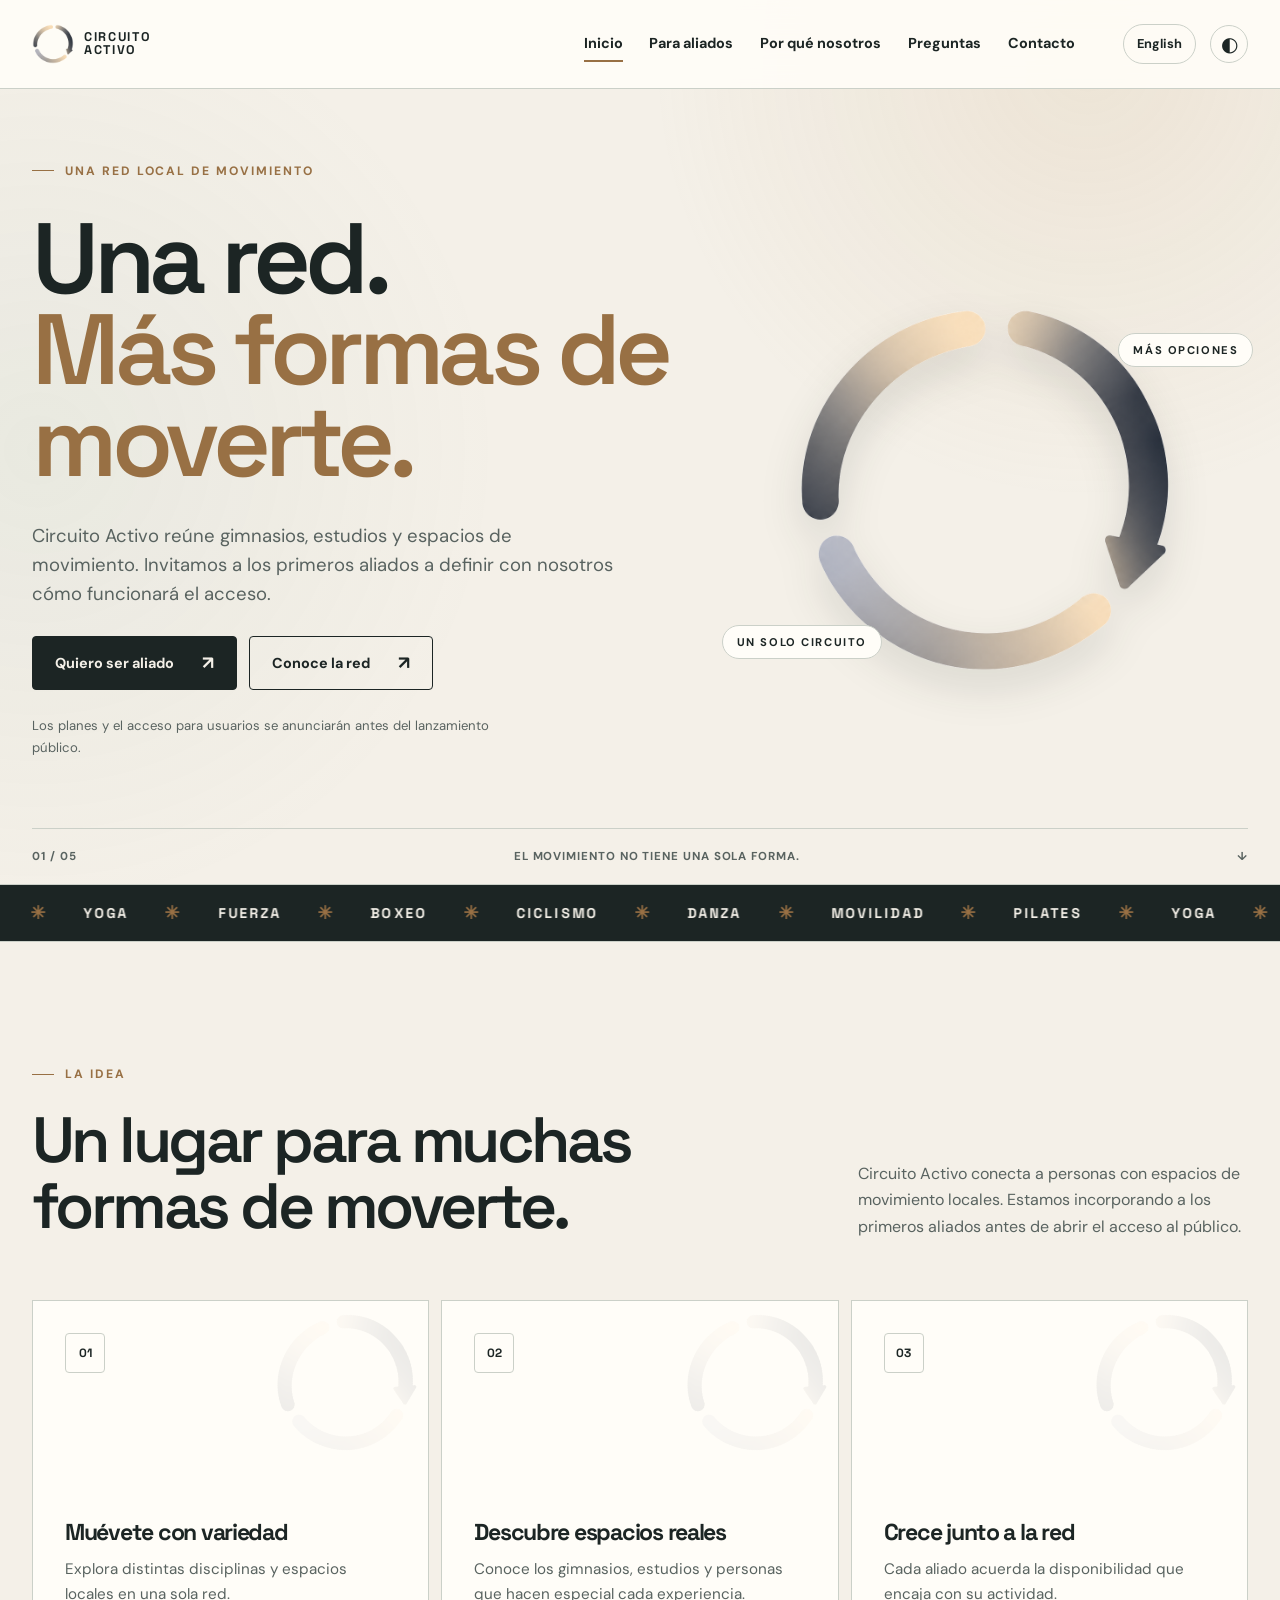
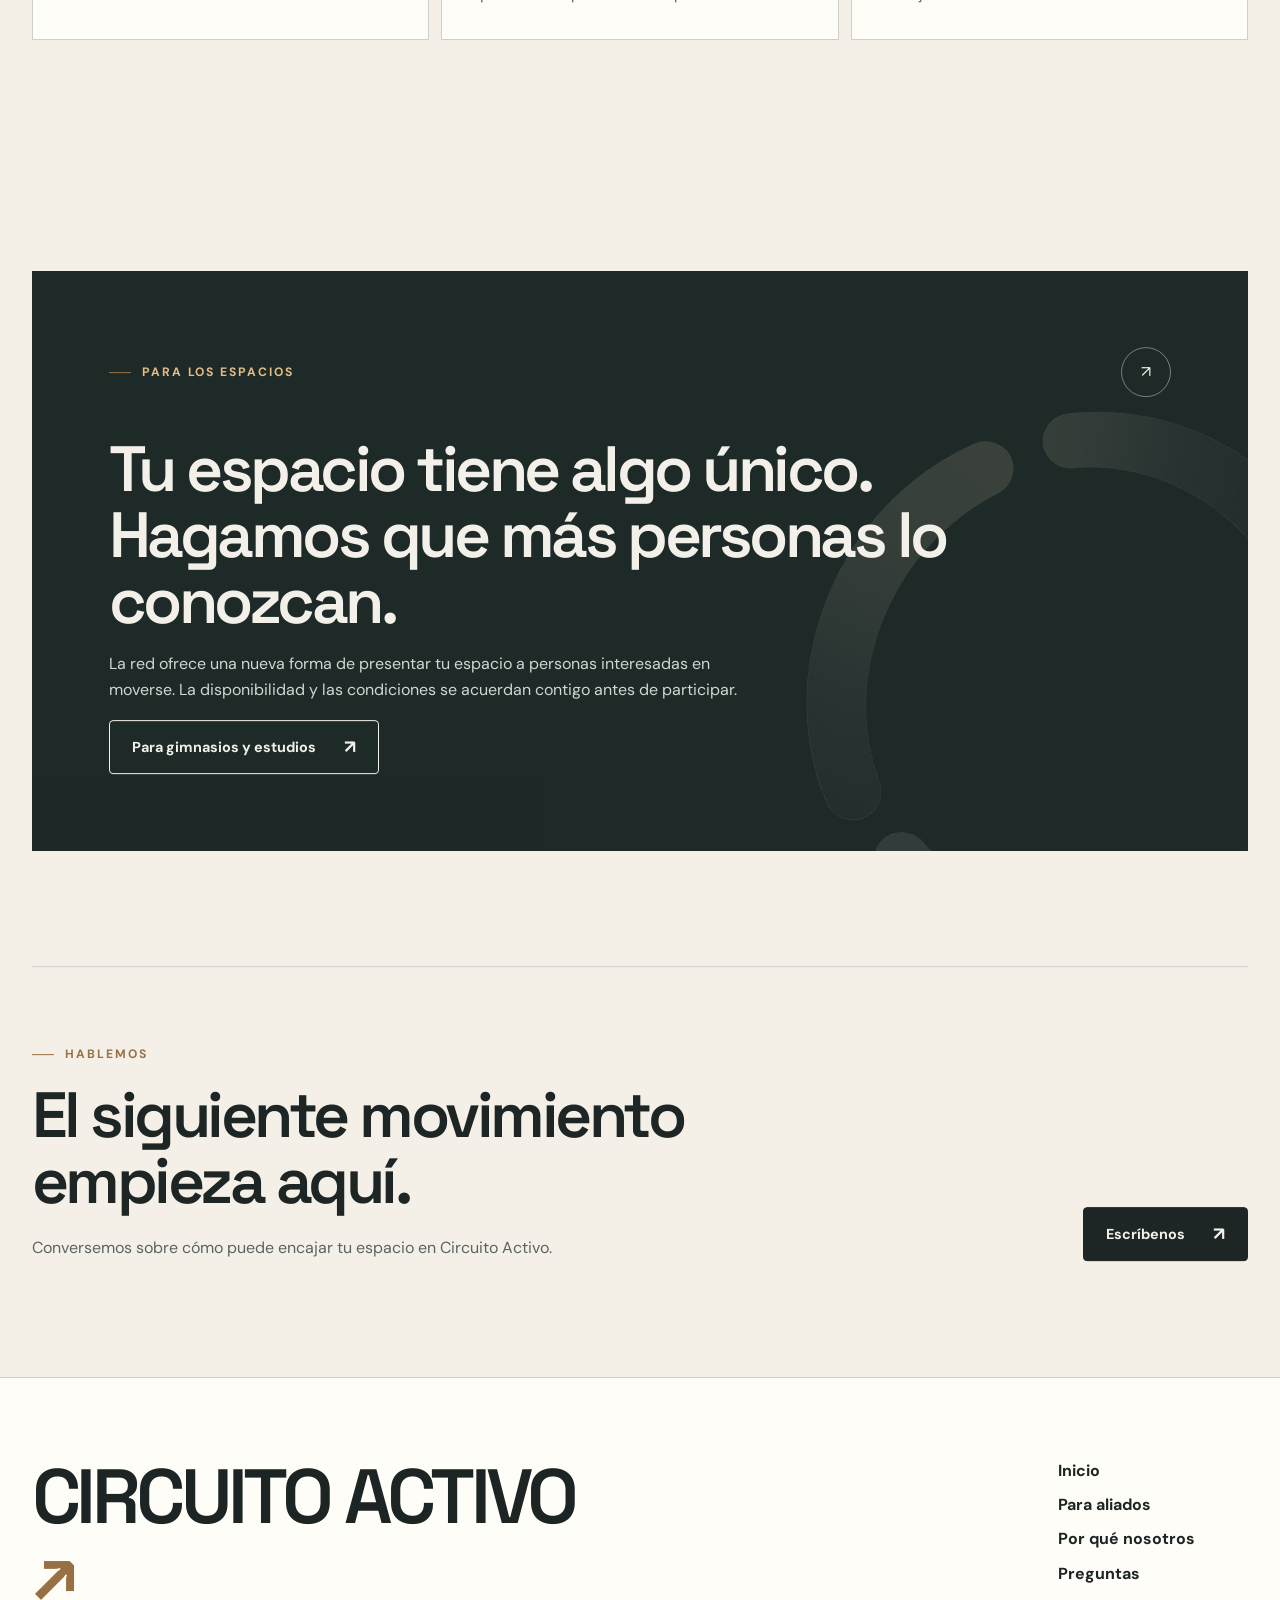
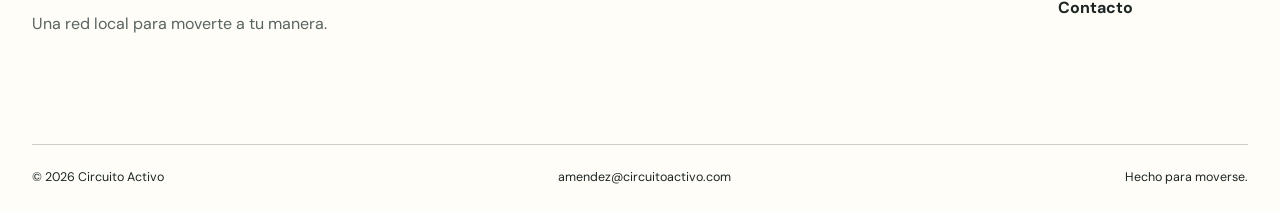
==== commit ac9143d7: "Refine theme footer, brand motif, and favicon" ====
--- a/index.html
+++ b/index.html
@@ -1 +1 @@
-<!doctype html><html lang="es" data-theme="light"><head><meta charset="utf-8"><meta name="viewport" content="width=device-width, initial-scale=1"><meta name="theme-color" content="#f4f0e8"><title>Una red. Más formas de moverte. | Circuito Activo</title><meta name="description" content="Circuito Activo reúne gimnasios, estudios y espacios de movimiento. Invitamos a los primeros aliados a definir con nosotros cómo funcionará el acceso."><link rel="canonical" href="https://circuitoactivo.com/"><link rel="alternate" hreflang="es" href="https://circuitoactivo.com/"><link rel="alternate" hreflang="en" href="https://circuitoactivo.com/en/"><link rel="icon" type="image/png" href="favicon.png"><link rel="stylesheet" href="styles.css"><script>try{document.documentElement.dataset.theme=localStorage.getItem('ca-theme')||'light'}catch(e){}</script><script defer src="vendor/gsap.min.js"></script><script defer src="script.js"></script></head><body data-page="index"><a class="skip-link" href="#main">Ir al contenido</a><div class="intro" aria-hidden="true"><div class="intro-symbol"><img src="circuito-activo-logo.png" alt=""></div><span>CIRCUITO ACTIVO</span></div><header class="site-header"><div class="wrap header-inner"><a class="brand" href="index.html" aria-label="Circuito Activo · Inicio"><img src="circuito-activo-logo.png" alt="" width="40" height="40"><span>CIRCUITO<br>ACTIVO</span></a><nav class="desktop-nav" aria-label="Menú"><a href="index.html" aria-current="page">Inicio</a><a href="partners.html" >Para aliados</a><a href="why-us.html" >Por qué nosotros</a><a href="faq.html" >Preguntas</a><a href="contact.html" >Contacto</a></nav><div class="header-actions"><a class="language-switch" href="en/index.html" hreflang="en" lang="en">English</a><button class="theme-toggle" type="button" aria-label="Cambiar tema" aria-pressed="false"><span class="theme-icon" aria-hidden="true">◐</span></button><button class="menu-toggle" type="button" aria-controls="mobileMenu" aria-expanded="false" aria-label="Menú"><span></span><span></span></button></div></div><nav class="mobile-menu" id="mobileMenu" aria-label="Menú" hidden><a href="index.html" aria-current="page">Inicio</a><a href="partners.html" >Para aliados</a><a href="why-us.html" >Por qué nosotros</a><a href="faq.html" >Preguntas</a><a href="contact.html" >Contacto</a></nav></header><main id="main"><section class="home-hero"><div class="wrap hero-layout"><div class="hero-copy"><span class="eyebrow hero-eyebrow">Una red local de movimiento</span><h1>Una red.<br><em>Más formas de moverte.</em></h1><p class="hero-lead">Circuito Activo reúne gimnasios, estudios y espacios de movimiento. Invitamos a los primeros aliados a definir con nosotros cómo funcionará el acceso.</p><div class="hero-actions"><a class="button button-primary" href="partners.html">Quiero ser aliado<span aria-hidden="true">↗</span></a><a class="button button-outline" href="why-us.html">Conoce la red<span aria-hidden="true">↗</span></a></div><p class="hero-footnote">Los planes y el acceso para usuarios se anunciarán antes del lanzamiento público.</p></div><div class="hero-art" aria-label="Circuito Activo" role="img"><span class="orbit orbit-a"></span><span class="orbit orbit-b"></span><span class="art-label art-label-top">MÁS OPCIONES</span><img src="circuito-activo-logo.png" alt="" width="480" height="480"><span class="art-label art-label-bottom">UN SOLO CIRCUITO</span></div></div><div class="hero-index wrap"><span>01 / 05</span><span>El movimiento no tiene una sola forma.</span><span aria-hidden="true">↓</span></div></section><div class="ticker" aria-label="PILATES, YOGA, FUERZA, BOXEO, CICLISMO, DANZA, MOVILIDAD"><div class="ticker-track" aria-hidden="true"><div class="ticker-group"><span>PILATES<i aria-hidden="true">✳</i></span><span>YOGA<i aria-hidden="true">✳</i></span><span>FUERZA<i aria-hidden="true">✳</i></span><span>BOXEO<i aria-hidden="true">✳</i></span><span>CICLISMO<i aria-hidden="true">✳</i></span><span>DANZA<i aria-hidden="true">✳</i></span><span>MOVILIDAD<i aria-hidden="true">✳</i></span></div><div class="ticker-group"><span>PILATES<i aria-hidden="true">✳</i></span><span>YOGA<i aria-hidden="true">✳</i></span><span>FUERZA<i aria-hidden="true">✳</i></span><span>BOXEO<i aria-hidden="true">✳</i></span><span>CICLISMO<i aria-hidden="true">✳</i></span><span>DANZA<i aria-hidden="true">✳</i></span><span>MOVILIDAD<i aria-hidden="true">✳</i></span></div><div class="ticker-group"><span>PILATES<i aria-hidden="true">✳</i></span><span>YOGA<i aria-hidden="true">✳</i></span><span>FUERZA<i aria-hidden="true">✳</i></span><span>BOXEO<i aria-hidden="true">✳</i></span><span>CICLISMO<i aria-hidden="true">✳</i></span><span>DANZA<i aria-hidden="true">✳</i></span><span>MOVILIDAD<i aria-hidden="true">✳</i></span></div></div></div><section class="section"><div class="wrap"><span class="eyebrow reveal">LA IDEA</span><div class="section-head reveal"><h2>Un lugar para muchas formas de moverte.</h2><p>Circuito Activo conecta a personas con espacios de movimiento locales. Estamos incorporando a los primeros aliados antes de abrir el acceso al público.</p></div><div class="feature-grid"><article class="feature-card reveal"><span class="feature-number">01</span><h3>Muévete con variedad</h3><p>Explora distintas disciplinas y espacios locales en una sola red.</p></article><article class="feature-card reveal"><span class="feature-number">02</span><h3>Descubre espacios reales</h3><p>Conoce los gimnasios, estudios y personas que hacen especial cada experiencia.</p></article><article class="feature-card reveal"><span class="feature-number">03</span><h3>Crece junto a la red</h3><p>Cada aliado acuerda la disponibilidad que encaja con su actividad.</p></article></div></div></section><section class="section"><div class="wrap"><div class="dark-feature reveal"><div class="dark-feature-top"><span class="eyebrow">PARA LOS ESPACIOS</span><span class="round-mark">↗</span></div><h2>Tu espacio tiene algo único. Hagamos que más personas lo conozcan.</h2><p>La red ofrece una nueva forma de presentar tu espacio a personas interesadas en moverse. La disponibilidad y las condiciones se acuerdan contigo antes de participar.</p><a class="button button-outline" href="partners.html">Para gimnasios y estudios<span aria-hidden="true">↗</span></a></div></div></section><section class="section cta-section"><div class="wrap"><div class="cta-panel reveal"><div><span class="eyebrow">HABLEMOS</span><h2>El siguiente movimiento empieza aquí.</h2><p>Conversemos sobre cómo puede encajar tu espacio en Circuito Activo.</p></div><a class="button button-primary" href="contact.html">Escríbenos<span aria-hidden="true">↗</span></a></div></div></section></main><footer class="site-footer"><div class="wrap footer-main"><div><a class="footer-brand" href="index.html">CIRCUITO ACTIVO <span>↗</span></a><p>Una red local para moverte a tu manera.</p></div><nav aria-label="Menú"><a href="index.html" aria-current="page">Inicio</a><a href="partners.html" >Para aliados</a><a href="why-us.html" >Por qué nosotros</a><a href="faq.html" >Preguntas</a><a href="contact.html" >Contacto</a></nav></div><div class="wrap footer-bottom"><span>© <span id="year">2026</span> Circuito Activo</span><a href="mailto:amendez@circuitoactivo.com">amendez@circuitoactivo.com</a><span>Hecho para moverse.</span></div></footer></body></html>+<!doctype html><html lang="es" data-theme="light"><head><meta charset="utf-8"><meta name="viewport" content="width=device-width, initial-scale=1"><meta name="theme-color" content="#f4f0e8"><title>Una red. Más formas de moverte. | Circuito Activo</title><meta name="description" content="Circuito Activo reúne gimnasios, estudios y espacios de movimiento. Invitamos a los primeros aliados a definir con nosotros cómo funcionará el acceso."><link rel="canonical" href="https://circuitoactivo.com/"><link rel="alternate" hreflang="es" href="https://circuitoactivo.com/"><link rel="alternate" hreflang="en" href="https://circuitoactivo.com/en/"><link rel="icon" href="favicon.ico" sizes="any"><link rel="icon" type="image/png" href="favicon.png"><link rel="apple-touch-icon" href="favicon.png"><link rel="stylesheet" href="styles.css"><script>try{document.documentElement.dataset.theme=localStorage.getItem('ca-theme')||'light'}catch(e){}</script><script defer src="vendor/gsap.min.js"></script><script defer src="script.js"></script></head><body data-page="index"><a class="skip-link" href="#main">Ir al contenido</a><div class="intro" aria-hidden="true"><div class="intro-symbol"><img src="circuito-activo-logo.png" alt=""></div><span>CIRCUITO ACTIVO</span></div><header class="site-header"><div class="wrap header-inner"><a class="brand" href="index.html" aria-label="Circuito Activo · Inicio"><img src="circuito-activo-logo.png" alt="" width="40" height="40"><span>CIRCUITO<br>ACTIVO</span></a><nav class="desktop-nav" aria-label="Menú"><a href="index.html" aria-current="page">Inicio</a><a href="partners.html" >Para aliados</a><a href="why-us.html" >Por qué nosotros</a><a href="faq.html" >Preguntas</a><a href="contact.html" >Contacto</a></nav><div class="header-actions"><a class="language-switch" href="en/index.html" hreflang="en" lang="en">English</a><button class="theme-toggle" type="button" aria-label="Cambiar tema" aria-pressed="false"><span class="theme-icon" aria-hidden="true">◐</span></button><button class="menu-toggle" type="button" aria-controls="mobileMenu" aria-expanded="false" aria-label="Menú"><span></span><span></span></button></div></div><nav class="mobile-menu" id="mobileMenu" aria-label="Menú" hidden><a href="index.html" aria-current="page">Inicio</a><a href="partners.html" >Para aliados</a><a href="why-us.html" >Por qué nosotros</a><a href="faq.html" >Preguntas</a><a href="contact.html" >Contacto</a></nav></header><main id="main"><section class="home-hero"><div class="wrap hero-layout"><div class="hero-copy"><span class="eyebrow hero-eyebrow">Una red local de movimiento</span><h1>Una red.<br><em>Más formas de moverte.</em></h1><p class="hero-lead">Circuito Activo reúne gimnasios, estudios y espacios de movimiento. Invitamos a los primeros aliados a definir con nosotros cómo funcionará el acceso.</p><div class="hero-actions"><a class="button button-primary" href="partners.html">Quiero ser aliado<span aria-hidden="true">↗</span></a><a class="button button-outline" href="why-us.html">Conoce la red<span aria-hidden="true">↗</span></a></div><p class="hero-footnote">Los planes y el acceso para usuarios se anunciarán antes del lanzamiento público.</p></div><div class="hero-art" aria-label="Circuito Activo" role="img"><span class="art-label art-label-top">MÁS OPCIONES</span><img src="circuito-activo-logo.png" alt="" width="480" height="480"><span class="art-label art-label-bottom">UN SOLO CIRCUITO</span></div></div><div class="hero-index wrap"><span>01 / 05</span><span>El movimiento no tiene una sola forma.</span><span aria-hidden="true">↓</span></div></section><div class="ticker" aria-label="PILATES, YOGA, FUERZA, BOXEO, CICLISMO, DANZA, MOVILIDAD"><div class="ticker-track" aria-hidden="true"><div class="ticker-group"><span>PILATES<i aria-hidden="true">✳</i></span><span>YOGA<i aria-hidden="true">✳</i></span><span>FUERZA<i aria-hidden="true">✳</i></span><span>BOXEO<i aria-hidden="true">✳</i></span><span>CICLISMO<i aria-hidden="true">✳</i></span><span>DANZA<i aria-hidden="true">✳</i></span><span>MOVILIDAD<i aria-hidden="true">✳</i></span></div><div class="ticker-group"><span>PILATES<i aria-hidden="true">✳</i></span><span>YOGA<i aria-hidden="true">✳</i></span><span>FUERZA<i aria-hidden="true">✳</i></span><span>BOXEO<i aria-hidden="true">✳</i></span><span>CICLISMO<i aria-hidden="true">✳</i></span><span>DANZA<i aria-hidden="true">✳</i></span><span>MOVILIDAD<i aria-hidden="true">✳</i></span></div><div class="ticker-group"><span>PILATES<i aria-hidden="true">✳</i></span><span>YOGA<i aria-hidden="true">✳</i></span><span>FUERZA<i aria-hidden="true">✳</i></span><span>BOXEO<i aria-hidden="true">✳</i></span><span>CICLISMO<i aria-hidden="true">✳</i></span><span>DANZA<i aria-hidden="true">✳</i></span><span>MOVILIDAD<i aria-hidden="true">✳</i></span></div></div></div><section class="section"><div class="wrap"><span class="eyebrow reveal">LA IDEA</span><div class="section-head reveal"><h2>Un lugar para muchas formas de moverte.</h2><p>Circuito Activo conecta a personas con espacios de movimiento locales. Estamos incorporando a los primeros aliados antes de abrir el acceso al público.</p></div><div class="feature-grid"><article class="feature-card reveal"><span class="feature-number">01</span><h3>Muévete con variedad</h3><p>Explora distintas disciplinas y espacios locales en una sola red.</p></article><article class="feature-card reveal"><span class="feature-number">02</span><h3>Descubre espacios reales</h3><p>Conoce los gimnasios, estudios y personas que hacen especial cada experiencia.</p></article><article class="feature-card reveal"><span class="feature-number">03</span><h3>Crece junto a la red</h3><p>Cada aliado acuerda la disponibilidad que encaja con su actividad.</p></article></div></div></section><section class="section"><div class="wrap"><div class="dark-feature reveal"><div class="dark-feature-top"><span class="eyebrow">PARA LOS ESPACIOS</span><span class="round-mark">↗</span></div><h2>Tu espacio tiene algo único. Hagamos que más personas lo conozcan.</h2><p>La red ofrece una nueva forma de presentar tu espacio a personas interesadas en moverse. La disponibilidad y las condiciones se acuerdan contigo antes de participar.</p><a class="button button-outline" href="partners.html">Para gimnasios y estudios<span aria-hidden="true">↗</span></a></div></div></section><section class="section cta-section"><div class="wrap"><div class="cta-panel reveal"><div><span class="eyebrow">HABLEMOS</span><h2>El siguiente movimiento empieza aquí.</h2><p>Conversemos sobre cómo puede encajar tu espacio en Circuito Activo.</p></div><a class="button button-primary" href="contact.html">Escríbenos<span aria-hidden="true">↗</span></a></div></div></section></main><footer class="site-footer"><div class="wrap footer-main"><div><a class="footer-brand" href="index.html">CIRCUITO ACTIVO <span>↗</span></a><p>Una red local para moverte a tu manera.</p></div><nav aria-label="Menú"><a href="index.html" aria-current="page">Inicio</a><a href="partners.html" >Para aliados</a><a href="why-us.html" >Por qué nosotros</a><a href="faq.html" >Preguntas</a><a href="contact.html" >Contacto</a></nav></div><div class="wrap footer-bottom"><span>© <span id="year">2026</span> Circuito Activo</span><a href="mailto:amendez@circuitoactivo.com">amendez@circuitoactivo.com</a><span>Hecho para moverse.</span></div></footer></body></html>
--- a/styles.css
+++ b/styles.css
@@ -21,3 +21,16 @@
 @media(prefers-reduced-motion:reduce){html{scroll-behavior:auto}*,*::before,*::after{animation-duration:.01ms!important;animation-iteration-count:1!important;scroll-behavior:auto!important;transition-duration:.01ms!important}.intro{display:none!important}}
 .home-hero h1 em{white-space:normal}
 .draft-panel{border-top:1px solid var(--line);margin-top:35px;padding-top:30px}.draft-panel[hidden]{display:none}.draft-panel h3{font-size:1.6rem;margin:0 0 8px}.draft-panel p{font-size:.9rem}.draft-panel label{display:block;font-size:.8rem;font-weight:700;margin:18px 0 6px}.draft-panel input,.draft-panel textarea{display:block;width:100%;padding:12px;border:1px solid var(--line);background:var(--bg);color:var(--ink);resize:vertical}.draft-actions{display:flex;gap:12px;flex-wrap:wrap;margin-top:20px}.draft-actions .button{min-height:46px}
+/* Brand motif: use the actual three-part Circuito mark instead of generic rings. */
+.hero-art::before,.hero-art::after{display:none}
+.feature-card::after{width:145px;height:145px;top:10px;right:10px;border:0;border-radius:0;background:url('circuito-activo-logo.png') center/contain no-repeat;opacity:.09;transform:rotate(-16deg)}
+.feature-card:hover::after{transform:rotate(12deg) scale(1.04)}
+.feature-number{border-radius:4px}
+.dark-feature::before{width:600px;height:600px;right:-140px;bottom:-145px;border:0;border-radius:0;background:url('circuito-activo-logo.png') center/contain no-repeat;opacity:.12;transform:rotate(-18deg)}
+.dark-feature::after{display:none}
+.page-hero-decoration{font-size:0;width:min(40vw,520px);height:min(40vw,520px);top:-60px;right:-30px;background:url('circuito-activo-logo.png') center/contain no-repeat;opacity:.07;transform:rotate(-18deg)}
+.quote-panel::after{content:"";width:430px;height:430px;right:-80px;bottom:-180px;background:url('circuito-activo-logo.png') center/contain no-repeat;opacity:.07;transform:rotate(-18deg)}
+/* Keep the footer in the selected palette, including link and divider contrast. */
+.site-footer{background:var(--paper);color:var(--ink);border-top:1px solid var(--line)}
+.site-footer p{color:var(--muted);opacity:1}
+.footer-bottom{border-color:var(--line)}
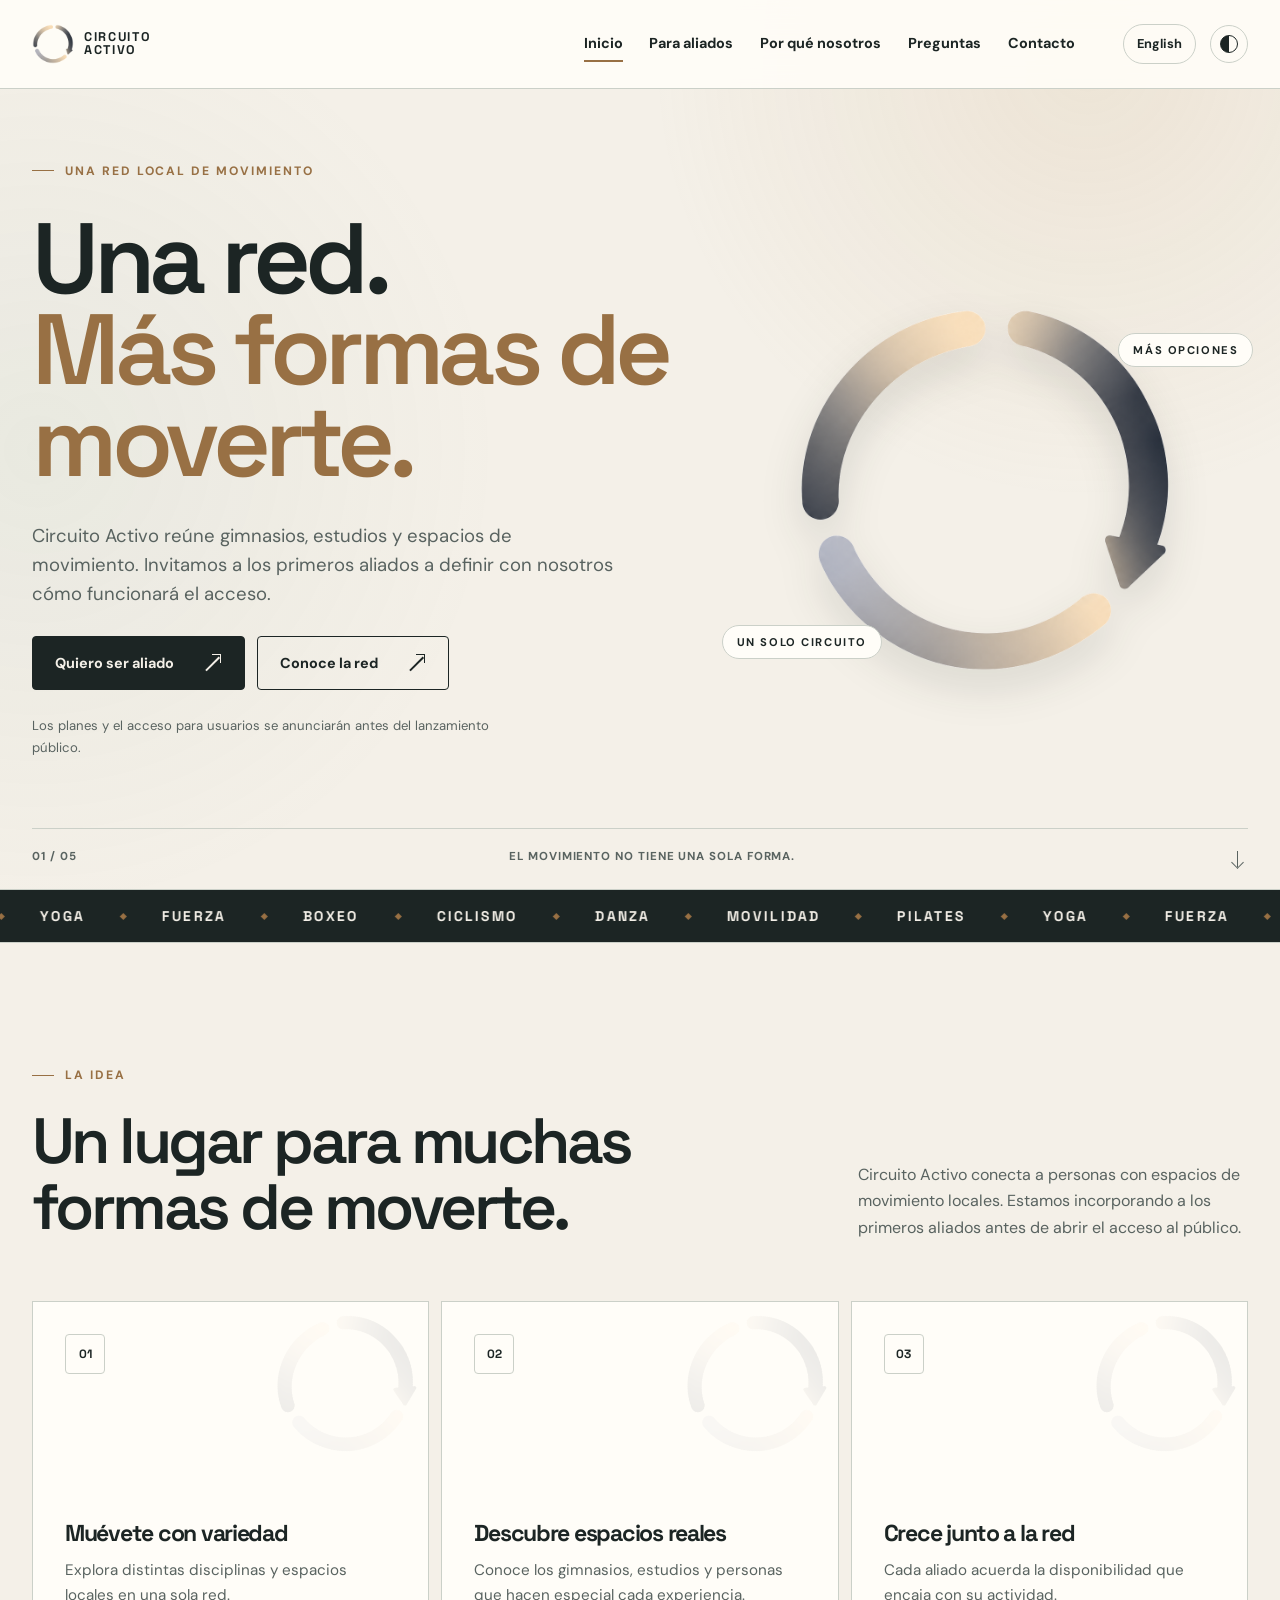
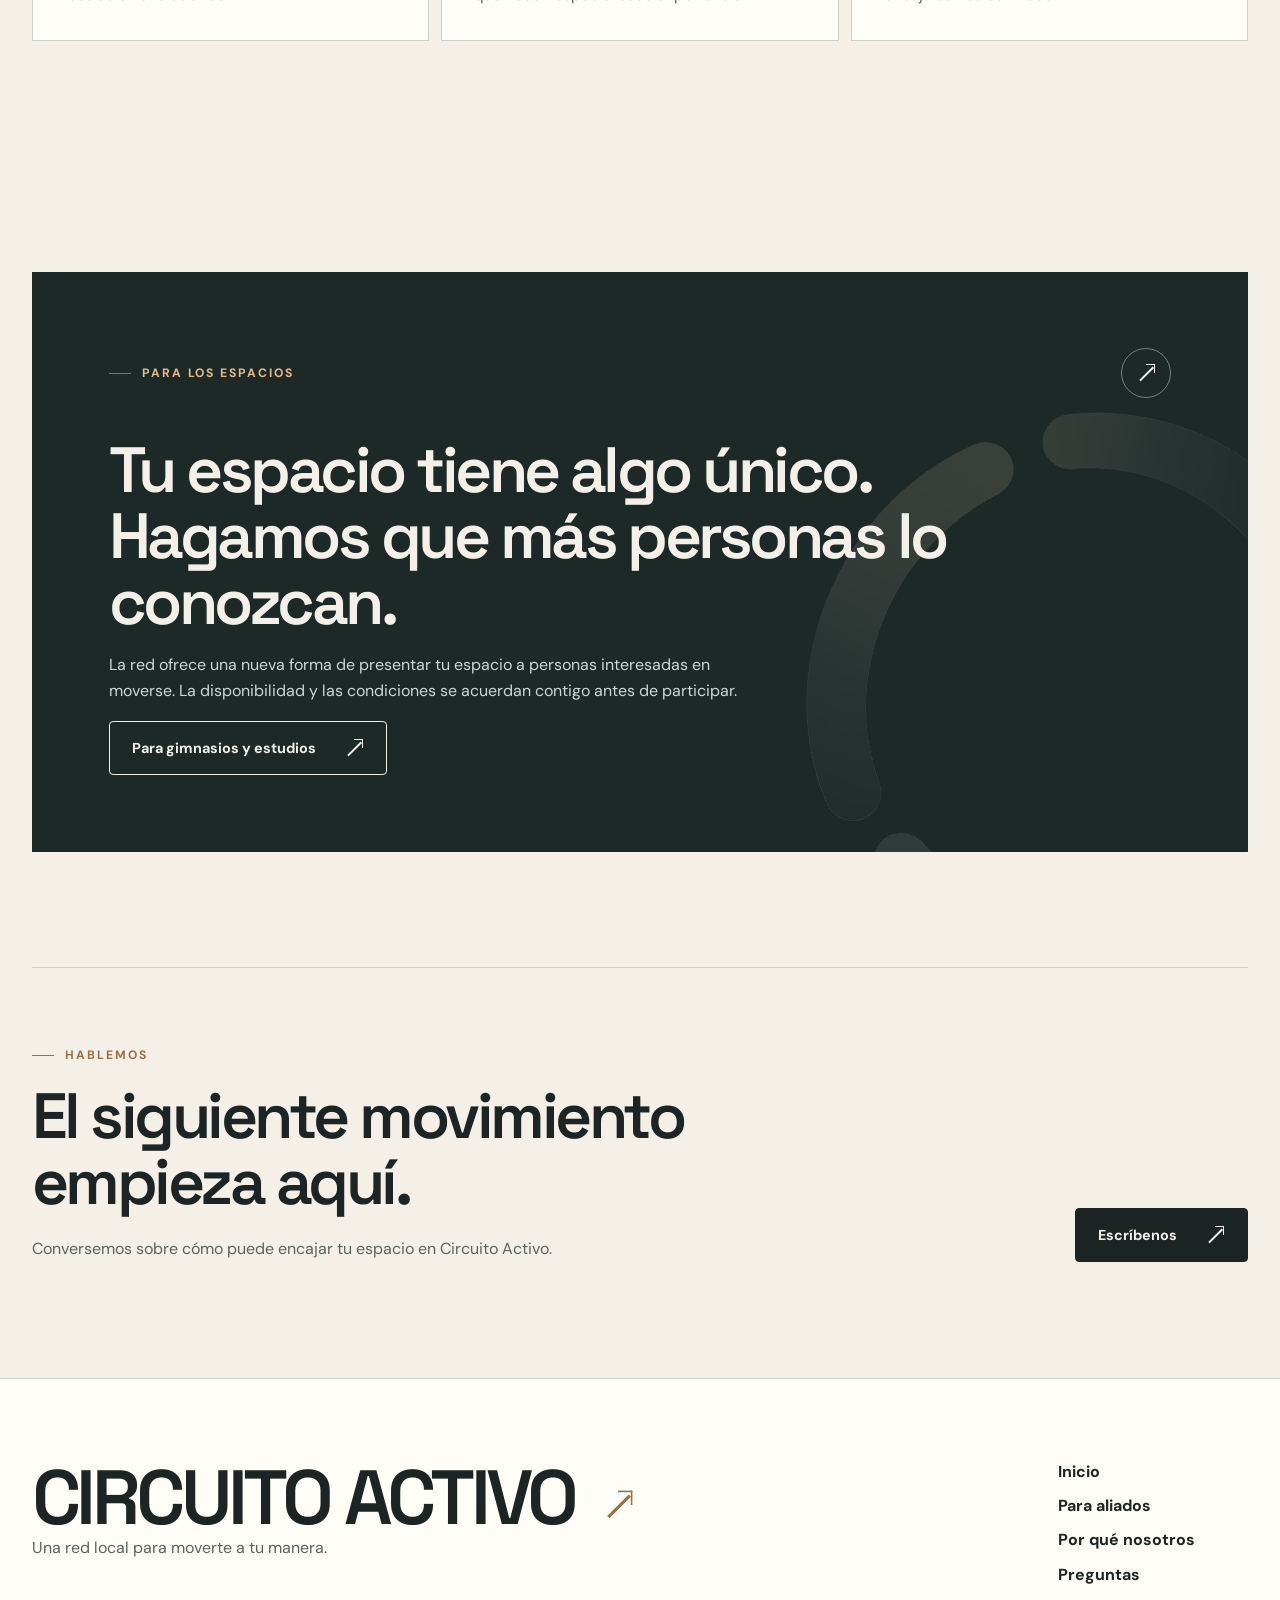
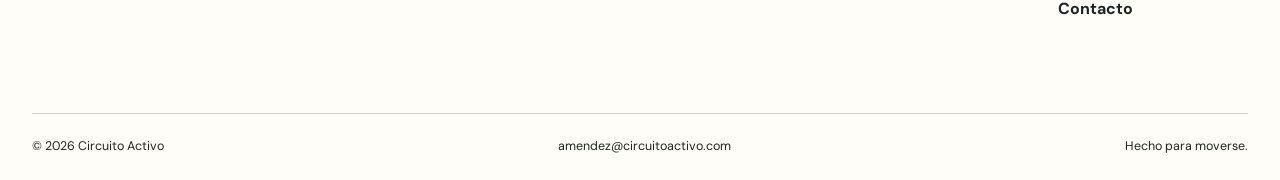
==== commit 67440d8a: "Replace decorative glyphs with clean mobile icons" ====
--- a/index.html
+++ b/index.html
@@ -1 +1 @@
-<!doctype html><html lang="es" data-theme="light"><head><meta charset="utf-8"><meta name="viewport" content="width=device-width, initial-scale=1"><meta name="theme-color" content="#f4f0e8"><title>Una red. Más formas de moverte. | Circuito Activo</title><meta name="description" content="Circuito Activo reúne gimnasios, estudios y espacios de movimiento. Invitamos a los primeros aliados a definir con nosotros cómo funcionará el acceso."><link rel="canonical" href="https://circuitoactivo.com/"><link rel="alternate" hreflang="es" href="https://circuitoactivo.com/"><link rel="alternate" hreflang="en" href="https://circuitoactivo.com/en/"><link rel="icon" href="favicon.ico" sizes="any"><link rel="icon" type="image/png" href="favicon.png"><link rel="apple-touch-icon" href="favicon.png"><link rel="stylesheet" href="styles.css"><script>try{document.documentElement.dataset.theme=localStorage.getItem('ca-theme')||'light'}catch(e){}</script><script defer src="vendor/gsap.min.js"></script><script defer src="script.js"></script></head><body data-page="index"><a class="skip-link" href="#main">Ir al contenido</a><div class="intro" aria-hidden="true"><div class="intro-symbol"><img src="circuito-activo-logo.png" alt=""></div><span>CIRCUITO ACTIVO</span></div><header class="site-header"><div class="wrap header-inner"><a class="brand" href="index.html" aria-label="Circuito Activo · Inicio"><img src="circuito-activo-logo.png" alt="" width="40" height="40"><span>CIRCUITO<br>ACTIVO</span></a><nav class="desktop-nav" aria-label="Menú"><a href="index.html" aria-current="page">Inicio</a><a href="partners.html" >Para aliados</a><a href="why-us.html" >Por qué nosotros</a><a href="faq.html" >Preguntas</a><a href="contact.html" >Contacto</a></nav><div class="header-actions"><a class="language-switch" href="en/index.html" hreflang="en" lang="en">English</a><button class="theme-toggle" type="button" aria-label="Cambiar tema" aria-pressed="false"><span class="theme-icon" aria-hidden="true">◐</span></button><button class="menu-toggle" type="button" aria-controls="mobileMenu" aria-expanded="false" aria-label="Menú"><span></span><span></span></button></div></div><nav class="mobile-menu" id="mobileMenu" aria-label="Menú" hidden><a href="index.html" aria-current="page">Inicio</a><a href="partners.html" >Para aliados</a><a href="why-us.html" >Por qué nosotros</a><a href="faq.html" >Preguntas</a><a href="contact.html" >Contacto</a></nav></header><main id="main"><section class="home-hero"><div class="wrap hero-layout"><div class="hero-copy"><span class="eyebrow hero-eyebrow">Una red local de movimiento</span><h1>Una red.<br><em>Más formas de moverte.</em></h1><p class="hero-lead">Circuito Activo reúne gimnasios, estudios y espacios de movimiento. Invitamos a los primeros aliados a definir con nosotros cómo funcionará el acceso.</p><div class="hero-actions"><a class="button button-primary" href="partners.html">Quiero ser aliado<span aria-hidden="true">↗</span></a><a class="button button-outline" href="why-us.html">Conoce la red<span aria-hidden="true">↗</span></a></div><p class="hero-footnote">Los planes y el acceso para usuarios se anunciarán antes del lanzamiento público.</p></div><div class="hero-art" aria-label="Circuito Activo" role="img"><span class="art-label art-label-top">MÁS OPCIONES</span><img src="circuito-activo-logo.png" alt="" width="480" height="480"><span class="art-label art-label-bottom">UN SOLO CIRCUITO</span></div></div><div class="hero-index wrap"><span>01 / 05</span><span>El movimiento no tiene una sola forma.</span><span aria-hidden="true">↓</span></div></section><div class="ticker" aria-label="PILATES, YOGA, FUERZA, BOXEO, CICLISMO, DANZA, MOVILIDAD"><div class="ticker-track" aria-hidden="true"><div class="ticker-group"><span>PILATES<i aria-hidden="true">✳</i></span><span>YOGA<i aria-hidden="true">✳</i></span><span>FUERZA<i aria-hidden="true">✳</i></span><span>BOXEO<i aria-hidden="true">✳</i></span><span>CICLISMO<i aria-hidden="true">✳</i></span><span>DANZA<i aria-hidden="true">✳</i></span><span>MOVILIDAD<i aria-hidden="true">✳</i></span></div><div class="ticker-group"><span>PILATES<i aria-hidden="true">✳</i></span><span>YOGA<i aria-hidden="true">✳</i></span><span>FUERZA<i aria-hidden="true">✳</i></span><span>BOXEO<i aria-hidden="true">✳</i></span><span>CICLISMO<i aria-hidden="true">✳</i></span><span>DANZA<i aria-hidden="true">✳</i></span><span>MOVILIDAD<i aria-hidden="true">✳</i></span></div><div class="ticker-group"><span>PILATES<i aria-hidden="true">✳</i></span><span>YOGA<i aria-hidden="true">✳</i></span><span>FUERZA<i aria-hidden="true">✳</i></span><span>BOXEO<i aria-hidden="true">✳</i></span><span>CICLISMO<i aria-hidden="true">✳</i></span><span>DANZA<i aria-hidden="true">✳</i></span><span>MOVILIDAD<i aria-hidden="true">✳</i></span></div></div></div><section class="section"><div class="wrap"><span class="eyebrow reveal">LA IDEA</span><div class="section-head reveal"><h2>Un lugar para muchas formas de moverte.</h2><p>Circuito Activo conecta a personas con espacios de movimiento locales. Estamos incorporando a los primeros aliados antes de abrir el acceso al público.</p></div><div class="feature-grid"><article class="feature-card reveal"><span class="feature-number">01</span><h3>Muévete con variedad</h3><p>Explora distintas disciplinas y espacios locales en una sola red.</p></article><article class="feature-card reveal"><span class="feature-number">02</span><h3>Descubre espacios reales</h3><p>Conoce los gimnasios, estudios y personas que hacen especial cada experiencia.</p></article><article class="feature-card reveal"><span class="feature-number">03</span><h3>Crece junto a la red</h3><p>Cada aliado acuerda la disponibilidad que encaja con su actividad.</p></article></div></div></section><section class="section"><div class="wrap"><div class="dark-feature reveal"><div class="dark-feature-top"><span class="eyebrow">PARA LOS ESPACIOS</span><span class="round-mark">↗</span></div><h2>Tu espacio tiene algo único. Hagamos que más personas lo conozcan.</h2><p>La red ofrece una nueva forma de presentar tu espacio a personas interesadas en moverse. La disponibilidad y las condiciones se acuerdan contigo antes de participar.</p><a class="button button-outline" href="partners.html">Para gimnasios y estudios<span aria-hidden="true">↗</span></a></div></div></section><section class="section cta-section"><div class="wrap"><div class="cta-panel reveal"><div><span class="eyebrow">HABLEMOS</span><h2>El siguiente movimiento empieza aquí.</h2><p>Conversemos sobre cómo puede encajar tu espacio en Circuito Activo.</p></div><a class="button button-primary" href="contact.html">Escríbenos<span aria-hidden="true">↗</span></a></div></div></section></main><footer class="site-footer"><div class="wrap footer-main"><div><a class="footer-brand" href="index.html">CIRCUITO ACTIVO <span>↗</span></a><p>Una red local para moverte a tu manera.</p></div><nav aria-label="Menú"><a href="index.html" aria-current="page">Inicio</a><a href="partners.html" >Para aliados</a><a href="why-us.html" >Por qué nosotros</a><a href="faq.html" >Preguntas</a><a href="contact.html" >Contacto</a></nav></div><div class="wrap footer-bottom"><span>© <span id="year">2026</span> Circuito Activo</span><a href="mailto:amendez@circuitoactivo.com">amendez@circuitoactivo.com</a><span>Hecho para moverse.</span></div></footer></body></html>+<!doctype html><html lang="es" data-theme="light"><head><meta charset="utf-8"><meta name="viewport" content="width=device-width, initial-scale=1"><meta name="theme-color" content="#f4f0e8"><title>Una red. Más formas de moverte. | Circuito Activo</title><meta name="description" content="Circuito Activo reúne gimnasios, estudios y espacios de movimiento. Invitamos a los primeros aliados a definir con nosotros cómo funcionará el acceso."><link rel="canonical" href="https://circuitoactivo.com/"><link rel="alternate" hreflang="es" href="https://circuitoactivo.com/"><link rel="alternate" hreflang="en" href="https://circuitoactivo.com/en/"><link rel="icon" href="favicon.ico" sizes="any"><link rel="icon" type="image/png" href="favicon.png"><link rel="apple-touch-icon" href="favicon.png"><link rel="stylesheet" href="styles.css"><script>try{document.documentElement.dataset.theme=localStorage.getItem('ca-theme')||'light'}catch(e){}</script><script defer src="vendor/gsap.min.js"></script><script defer src="script.js"></script></head><body data-page="index"><a class="skip-link" href="#main">Ir al contenido</a><div class="intro" aria-hidden="true"><div class="intro-symbol"><img src="circuito-activo-logo.png" alt=""></div><span>CIRCUITO ACTIVO</span></div><header class="site-header"><div class="wrap header-inner"><a class="brand" href="index.html" aria-label="Circuito Activo · Inicio"><img src="circuito-activo-logo.png" alt="" width="40" height="40"><span>CIRCUITO<br>ACTIVO</span></a><nav class="desktop-nav" aria-label="Menú"><a href="index.html" aria-current="page">Inicio</a><a href="partners.html" >Para aliados</a><a href="why-us.html" >Por qué nosotros</a><a href="faq.html" >Preguntas</a><a href="contact.html" >Contacto</a></nav><div class="header-actions"><a class="language-switch" href="en/index.html" hreflang="en" lang="en">English</a><button class="theme-toggle" type="button" aria-label="Cambiar tema" aria-pressed="false"><span class="theme-icon" aria-hidden="true"></span></button><button class="menu-toggle" type="button" aria-controls="mobileMenu" aria-expanded="false" aria-label="Menú"><span></span><span></span></button></div></div><nav class="mobile-menu" id="mobileMenu" aria-label="Menú" hidden><a href="index.html" aria-current="page">Inicio</a><a href="partners.html" >Para aliados</a><a href="why-us.html" >Por qué nosotros</a><a href="faq.html" >Preguntas</a><a href="contact.html" >Contacto</a></nav></header><main id="main"><section class="home-hero"><div class="wrap hero-layout"><div class="hero-copy"><span class="eyebrow hero-eyebrow">Una red local de movimiento</span><h1>Una red.<br><em>Más formas de moverte.</em></h1><p class="hero-lead">Circuito Activo reúne gimnasios, estudios y espacios de movimiento. Invitamos a los primeros aliados a definir con nosotros cómo funcionará el acceso.</p><div class="hero-actions"><a class="button button-primary" href="partners.html">Quiero ser aliado<span class="icon-arrow" aria-hidden="true"></span></a><a class="button button-outline" href="why-us.html">Conoce la red<span class="icon-arrow" aria-hidden="true"></span></a></div><p class="hero-footnote">Los planes y el acceso para usuarios se anunciarán antes del lanzamiento público.</p></div><div class="hero-art" aria-label="Circuito Activo" role="img"><span class="art-label art-label-top">MÁS OPCIONES</span><img src="circuito-activo-logo.png" alt="" width="480" height="480"><span class="art-label art-label-bottom">UN SOLO CIRCUITO</span></div></div><div class="hero-index wrap"><span>01 / 05</span><span>El movimiento no tiene una sola forma.</span><span class="icon-down" aria-hidden="true"></span></div></section><div class="ticker" aria-label="PILATES, YOGA, FUERZA, BOXEO, CICLISMO, DANZA, MOVILIDAD"><div class="ticker-track" aria-hidden="true"><div class="ticker-group"><span>PILATES<i class="ticker-separator" aria-hidden="true"></i></span><span>YOGA<i class="ticker-separator" aria-hidden="true"></i></span><span>FUERZA<i class="ticker-separator" aria-hidden="true"></i></span><span>BOXEO<i class="ticker-separator" aria-hidden="true"></i></span><span>CICLISMO<i class="ticker-separator" aria-hidden="true"></i></span><span>DANZA<i class="ticker-separator" aria-hidden="true"></i></span><span>MOVILIDAD<i class="ticker-separator" aria-hidden="true"></i></span></div><div class="ticker-group"><span>PILATES<i class="ticker-separator" aria-hidden="true"></i></span><span>YOGA<i class="ticker-separator" aria-hidden="true"></i></span><span>FUERZA<i class="ticker-separator" aria-hidden="true"></i></span><span>BOXEO<i class="ticker-separator" aria-hidden="true"></i></span><span>CICLISMO<i class="ticker-separator" aria-hidden="true"></i></span><span>DANZA<i class="ticker-separator" aria-hidden="true"></i></span><span>MOVILIDAD<i class="ticker-separator" aria-hidden="true"></i></span></div><div class="ticker-group"><span>PILATES<i class="ticker-separator" aria-hidden="true"></i></span><span>YOGA<i class="ticker-separator" aria-hidden="true"></i></span><span>FUERZA<i class="ticker-separator" aria-hidden="true"></i></span><span>BOXEO<i class="ticker-separator" aria-hidden="true"></i></span><span>CICLISMO<i class="ticker-separator" aria-hidden="true"></i></span><span>DANZA<i class="ticker-separator" aria-hidden="true"></i></span><span>MOVILIDAD<i class="ticker-separator" aria-hidden="true"></i></span></div></div></div><section class="section"><div class="wrap"><span class="eyebrow reveal">LA IDEA</span><div class="section-head reveal"><h2>Un lugar para muchas formas de moverte.</h2><p>Circuito Activo conecta a personas con espacios de movimiento locales. Estamos incorporando a los primeros aliados antes de abrir el acceso al público.</p></div><div class="feature-grid"><article class="feature-card reveal"><span class="feature-number">01</span><h3>Muévete con variedad</h3><p>Explora distintas disciplinas y espacios locales en una sola red.</p></article><article class="feature-card reveal"><span class="feature-number">02</span><h3>Descubre espacios reales</h3><p>Conoce los gimnasios, estudios y personas que hacen especial cada experiencia.</p></article><article class="feature-card reveal"><span class="feature-number">03</span><h3>Crece junto a la red</h3><p>Cada aliado acuerda la disponibilidad que encaja con su actividad.</p></article></div></div></section><section class="section"><div class="wrap"><div class="dark-feature reveal"><div class="dark-feature-top"><span class="eyebrow">PARA LOS ESPACIOS</span><span class="round-mark"><span class="icon-arrow" aria-hidden="true"></span></span></div><h2>Tu espacio tiene algo único. Hagamos que más personas lo conozcan.</h2><p>La red ofrece una nueva forma de presentar tu espacio a personas interesadas en moverse. La disponibilidad y las condiciones se acuerdan contigo antes de participar.</p><a class="button button-outline" href="partners.html">Para gimnasios y estudios<span class="icon-arrow" aria-hidden="true"></span></a></div></div></section><section class="section cta-section"><div class="wrap"><div class="cta-panel reveal"><div><span class="eyebrow">HABLEMOS</span><h2>El siguiente movimiento empieza aquí.</h2><p>Conversemos sobre cómo puede encajar tu espacio en Circuito Activo.</p></div><a class="button button-primary" href="contact.html">Escríbenos<span class="icon-arrow" aria-hidden="true"></span></a></div></div></section></main><footer class="site-footer"><div class="wrap footer-main"><div><a class="footer-brand" href="index.html">CIRCUITO ACTIVO <span class="icon-arrow" aria-hidden="true"></span></a><p>Una red local para moverte a tu manera.</p></div><nav aria-label="Menú"><a href="index.html" aria-current="page">Inicio</a><a href="partners.html" >Para aliados</a><a href="why-us.html" >Por qué nosotros</a><a href="faq.html" >Preguntas</a><a href="contact.html" >Contacto</a></nav></div><div class="wrap footer-bottom"><span>© <span id="year">2026</span> Circuito Activo</span><a href="mailto:amendez@circuitoactivo.com">amendez@circuitoactivo.com</a><span>Hecho para moverse.</span></div></footer></body></html>
--- a/styles.css
+++ b/styles.css
@@ -10,7 +10,7 @@
 .section{padding:clamp(86px,9vw,160px) 0}.section-head{display:flex;align-items:end;justify-content:space-between;gap:55px;margin:25px 0 60px}.section-head h2{max-width:850px;margin:0}.section-head p{max-width:390px;margin:0}.feature-grid{display:grid;grid-template-columns:repeat(3,1fr);gap:12px}.feature-card{min-height:340px;display:flex;flex-direction:column;align-items:start;padding:32px;border:1px solid var(--line);background:var(--paper);position:relative;overflow:hidden;transition:transform .35s,box-shadow .35s}.feature-card::after{content:"";position:absolute;right:-50px;top:-50px;width:170px;height:170px;border:1px solid var(--line);border-radius:50%;transition:transform .6s}.feature-card:hover{transform:translateY(-5px);box-shadow:0 28px 90px rgba(24,38,35,.09)}.feature-card:hover::after{transform:scale(1.3)}.feature-number{font:700 .75rem var(--display);border:1px solid var(--line);border-radius:50%;width:40px;height:40px;display:grid;place-items:center}.feature-card h3{margin:auto 0 12px;max-width:270px}.feature-card p{margin-bottom:0;max-width:310px;font-size:.95rem}
 .dark-feature{background:#1c2927;color:#f3f0e9;min-height:530px;padding:clamp(36px,6vw,84px);position:relative;overflow:hidden;display:flex;flex-direction:column;align-items:start;justify-content:space-between}.dark-feature::before{content:"";position:absolute;right:-180px;bottom:-280px;width:680px;height:680px;border:75px solid rgba(202,171,125,.24);border-radius:50%}.dark-feature::after{content:"";position:absolute;right:-100px;bottom:-210px;width:550px;height:550px;border:1px solid rgba(255,255,255,.25);border-radius:50%}.dark-feature>*{position:relative;z-index:1}.dark-feature .eyebrow{color:#e4bc86}.dark-feature-top{display:flex;justify-content:space-between;width:100%}.round-mark{width:50px;height:50px;border:1px solid rgba(255,255,255,.4);border-radius:50%;display:grid;place-items:center}.dark-feature h2{max-width:980px;margin:40px 0 16px}.dark-feature p{max-width:650px;color:#ced8d3}.dark-feature .button-outline{color:#f3f0e9;border-color:#f3f0e9}.dark-feature .button-outline:hover{background:#f3f0e9;color:#1c2927}.cta-section{padding-top:0}.cta-panel{border-top:1px solid var(--line);display:flex;align-items:end;justify-content:space-between;gap:50px;padding-top:70px}.cta-panel h2{margin:20px 0;max-width:790px}.cta-panel p{margin-bottom:0;max-width:610px}
 .page-hero{position:relative;padding:clamp(80px,10vw,160px) 0 clamp(70px,8vw,125px);border-bottom:1px solid var(--line);overflow:hidden}.page-hero .wrap{position:relative}.page-hero h1{max-width:1120px;margin:25px 0 30px;font-size:clamp(3.6rem,7vw,7.9rem)}.page-hero .hero-lead{max-width:710px;margin-bottom:0}.page-hero-decoration{position:absolute;right:-3%;top:-30%;font:400 40rem var(--display);line-height:1;color:var(--accent);opacity:.09;pointer-events:none}
-.process{display:grid;grid-template-columns:.9fr 1.1fr;gap:70px}.process h2{margin:24px 0 0;max-width:600px}.process-list{border-top:1px solid var(--line)}.process-step{display:flex;gap:32px;padding:26px 0;border-bottom:1px solid var(--line)}.process-step>span{font:700 .8rem var(--display);color:var(--accent);padding-top:7px}.process-step h3{margin:0 0 8px}.process-step p{margin:0}.quote-panel{position:relative;background:var(--paper);border:1px solid var(--line);padding:clamp(40px,8vw,110px);overflow:hidden}.quote-panel::after{content:"✳";position:absolute;right:-30px;bottom:-140px;color:var(--accent);opacity:.17;font-size:38rem;line-height:1}.quote-panel>*{position:relative;z-index:1}.quote-panel blockquote{font:600 clamp(2.5rem,5vw,5.7rem)/1.08 var(--display);letter-spacing:-.06em;margin:30px 0;max-width:1000px}.quote-panel p{max-width:620px;margin:0}
+.process{display:grid;grid-template-columns:.9fr 1.1fr;gap:70px}.process h2{margin:24px 0 0;max-width:600px}.process-list{border-top:1px solid var(--line)}.process-step{display:flex;gap:32px;padding:26px 0;border-bottom:1px solid var(--line)}.process-step>span{font:700 .8rem var(--display);color:var(--accent);padding-top:7px}.process-step h3{margin:0 0 8px}.process-step p{margin:0}.quote-panel{position:relative;background:var(--paper);border:1px solid var(--line);padding:clamp(40px,8vw,110px);overflow:hidden}.quote-panel::after{content:"";position:absolute;right:-30px;bottom:-140px;color:var(--accent);opacity:.17;font-size:38rem;line-height:1}.quote-panel>*{position:relative;z-index:1}.quote-panel blockquote{font:600 clamp(2.5rem,5vw,5.7rem)/1.08 var(--display);letter-spacing:-.06em;margin:30px 0;max-width:1000px}.quote-panel p{max-width:620px;margin:0}
 .faq-layout{display:grid;grid-template-columns:.75fr 1.25fr;gap:70px}.faq-layout h2{margin:20px 0}.faq-list{border-top:1px solid var(--line)}.faq-item{border-bottom:1px solid var(--line)}.faq-item summary{display:flex;justify-content:space-between;align-items:start;gap:20px;list-style:none;padding:24px 0;cursor:pointer;font:600 1.3rem/1.3 var(--display);letter-spacing:-.03em}.faq-item summary::-webkit-details-marker{display:none}.faq-plus{color:var(--accent);font-size:1.6rem;line-height:1;transition:transform .3s}.faq-item[open] .faq-plus{transform:rotate(45deg)}.faq-answer{padding:0 60px 24px 0;max-width:710px}.faq-answer p{margin:0}
 .contact-layout{display:grid;grid-template-columns:.8fr 1.2fr;gap:clamp(45px,7vw,110px);align-items:start}.contact-info{position:sticky;top:130px}.contact-info h2{margin:22px 0}.contact-info>p{max-width:420px}.email-address{display:inline-block;font:600 clamp(1rem,1.7vw,1.3rem) var(--display);border-bottom:1px solid var(--accent);padding:5px 0;word-break:break-word}.contact-actions{display:flex;align-items:center;gap:22px;flex-wrap:wrap;margin-top:30px}.contact-actions .button{min-height:44px}.text-link{font-weight:700;border-bottom:1px solid var(--accent)}.copy-status{min-height:24px;font-size:.85rem;margin-top:15px}.form-panel{background:var(--paper);border:1px solid var(--line);padding:clamp(28px,4vw,60px);box-shadow:0 28px 90px rgba(24,38,35,.09)}.form-panel h2{font-size:clamp(2.4rem,4vw,4.2rem);margin:20px 0}.form-panel>p{max-width:570px}.form-grid{display:grid;grid-template-columns:1fr 1fr;gap:22px;margin:35px 0}.field{display:flex;flex-direction:column;gap:8px}.field-full{grid-column:1/-1}.field label{font-size:.83rem;font-weight:700;color:var(--ink)}.field input,.field select,.field textarea{width:100%;min-height:49px;padding:11px 13px;border:1px solid var(--line);border-radius:0;background:var(--bg);color:var(--ink)}.field textarea{resize:vertical}.field input:focus,.field select:focus,.field textarea:focus{border-color:var(--accent);outline:2px solid var(--accent);outline-offset:2px}.form-note{font-size:.8rem;margin:20px 0 0}
 .site-footer{background:var(--ink);color:var(--bg);padding:80px 0 24px}.site-footer p{color:var(--bg);opacity:.72}.footer-main{display:flex;justify-content:space-between;gap:60px;padding-bottom:90px}.footer-brand{display:block;font:600 clamp(2.5rem,6vw,6rem)/1 var(--display);letter-spacing:-.06em;max-width:600px}.footer-brand span{color:var(--accent)}.footer-main nav{display:grid;gap:8px;align-content:start;min-width:190px}.footer-main nav a{font-weight:700}.footer-main nav a:hover,.footer-bottom a:hover{color:var(--accent)}.footer-bottom{display:flex;justify-content:space-between;gap:20px;border-top:1px solid rgba(255,255,255,.25);padding-top:22px;font-size:.78rem}
@@ -34,3 +34,16 @@
 .site-footer{background:var(--paper);color:var(--ink);border-top:1px solid var(--line)}
 .site-footer p{color:var(--muted);opacity:1}
 .footer-bottom{border-color:var(--line)}
+/* Small CSS icons keep the same line weight across mobile platforms. */
+.icon-arrow,.icon-down{display:inline-block;position:relative;flex:none;width:20px;height:20px;vertical-align:middle}
+.icon-arrow::before{content:"";position:absolute;width:19px;height:1.5px;left:1px;top:10px;background:currentColor;transform:rotate(-45deg);transform-origin:center}
+.icon-arrow::after{content:"";position:absolute;width:8px;height:8px;right:1px;top:1px;border-top:1.5px solid currentColor;border-right:1.5px solid currentColor}
+.icon-down::before{content:"";position:absolute;left:9px;top:2px;width:1.5px;height:16px;background:currentColor}
+.icon-down::after{content:"";position:absolute;left:5px;bottom:2px;width:8px;height:8px;border-right:1.5px solid currentColor;border-bottom:1.5px solid currentColor;transform:rotate(45deg)}
+.ticker-separator{display:inline-block;width:5px;height:5px;background:var(--accent);transform:rotate(45deg);font-size:0}
+.theme-icon{display:block;width:18px;height:18px;border:1.5px solid currentColor;border-radius:50%;background:linear-gradient(90deg,currentColor 50%,transparent 50%);transition:transform .25s}
+.theme-toggle[data-theme-state=dark] .theme-icon{transform:rotate(180deg)}
+.round-mark .icon-arrow{width:20px;height:20px}
+.text-link{display:inline-flex;align-items:center;gap:8px}
+.footer-brand .icon-arrow{margin-left:.15em;transform:scale(1.6);transform-origin:left center}
+@media(max-width:880px){.button .icon-arrow,.footer-brand .icon-arrow,.round-mark,.hero-index .icon-down,.text-link .icon-arrow{display:none}}
